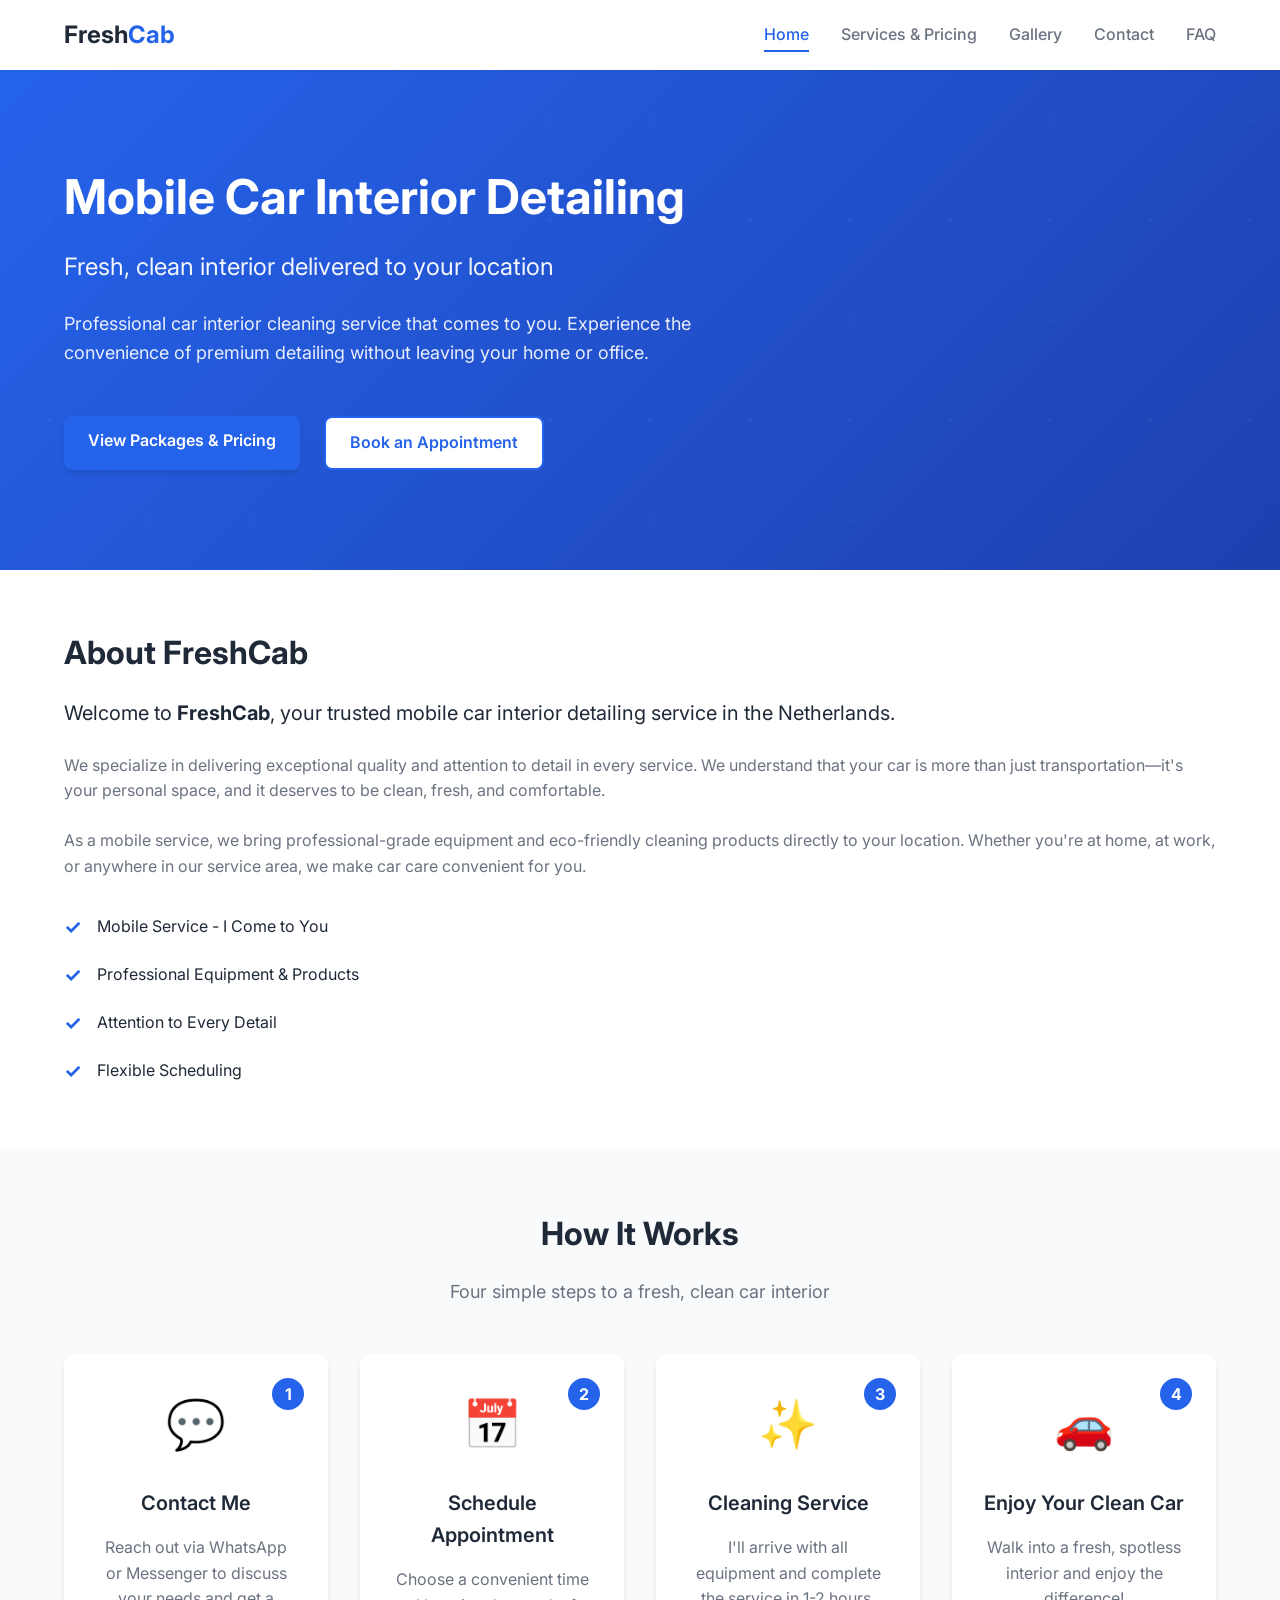
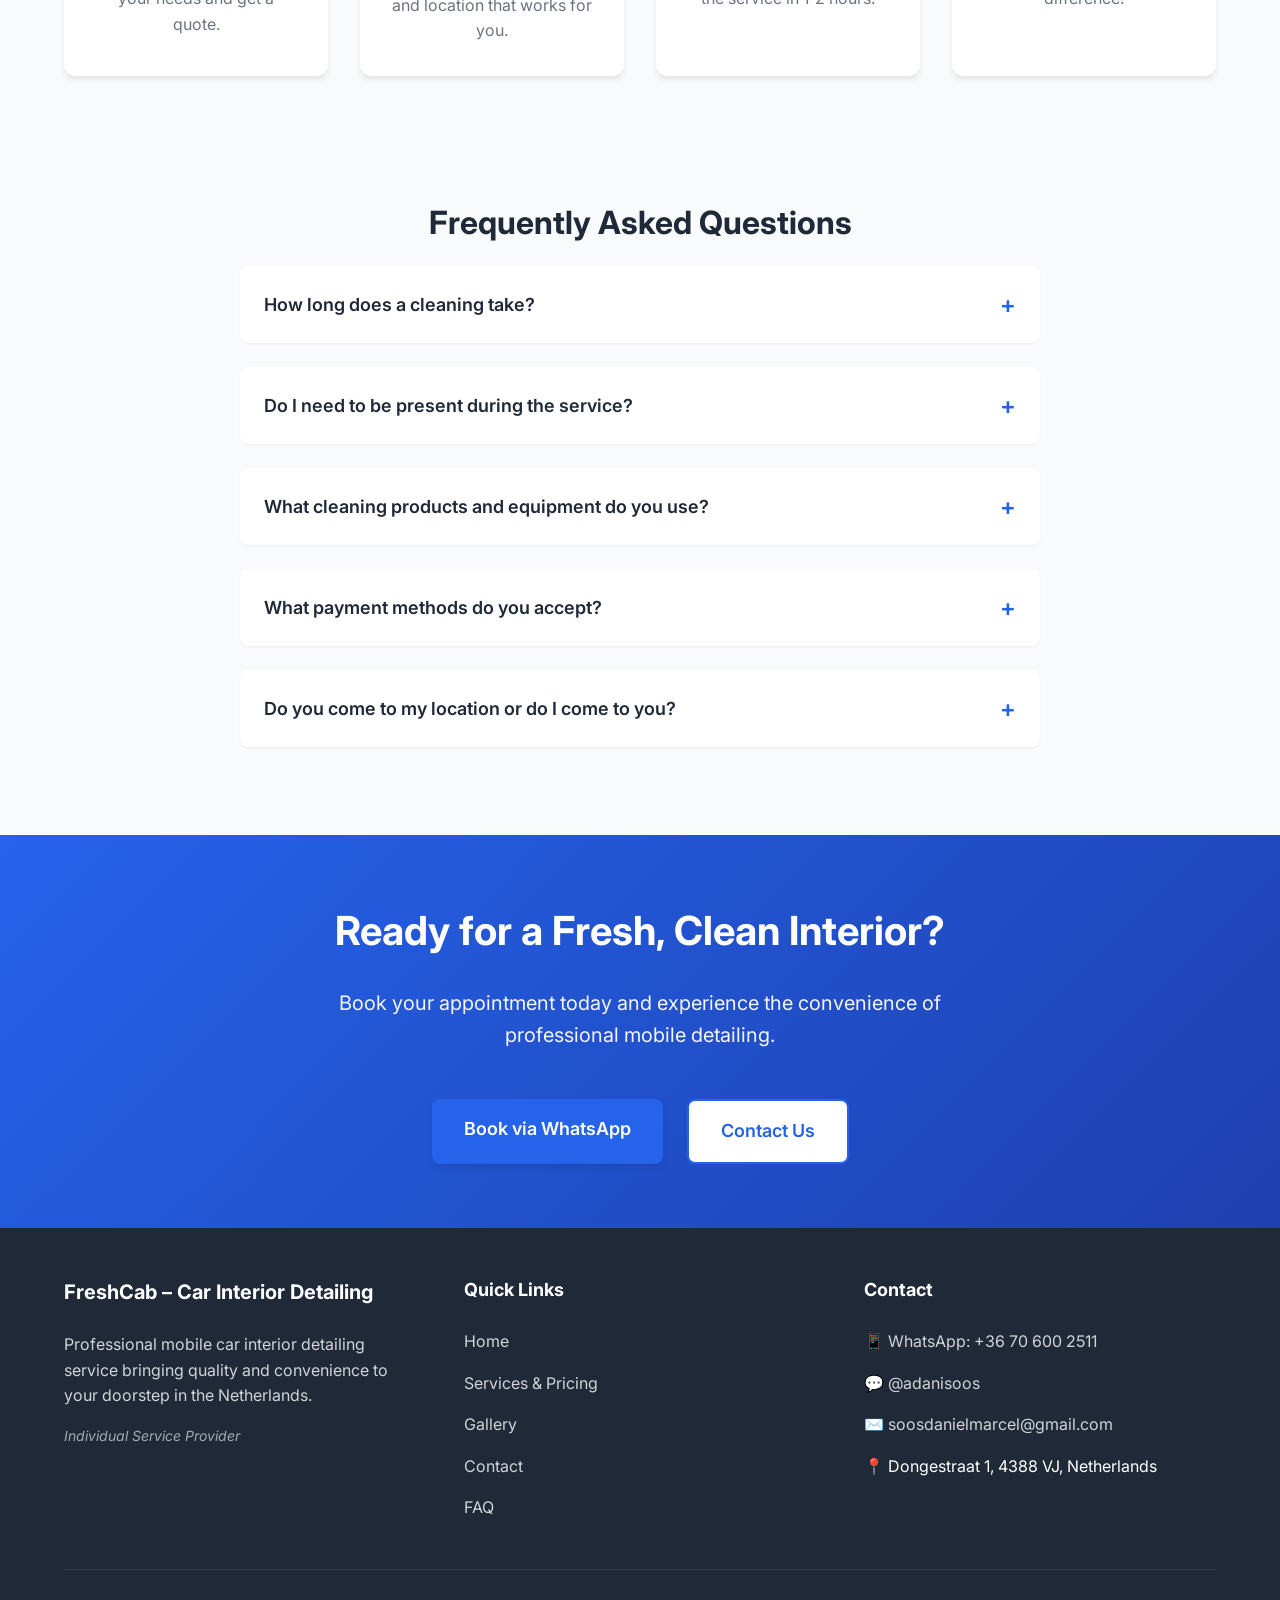
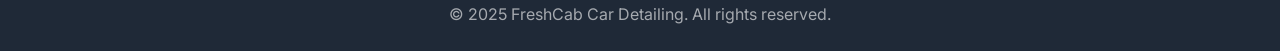
==== index.html @ 42d35491 "Initial commit" ====
<!DOCTYPE html>
<html lang="en">
<head>
    <meta charset="UTF-8">
    <meta name="viewport" content="width=device-width, initial-scale=1.0">
    <meta name="description" content="FreshCab - Professional mobile car interior detailing service in the Netherlands. Fresh, clean interior delivered to your location.">
    <meta name="theme-color" content="#2563eb">
    <title>FreshCab - Mobile Car Interior Detailing | Fresh & Clean Interiors</title>
    <link rel="manifest" href="/manifest.json">
    <link rel="apple-touch-icon" sizes="180x180" href="images/favicon/apple-touch-icon.png">
    <link rel="icon" type="image/png" sizes="32x32" href="images/favicon/favicon-32x32.png">
    <link rel="icon" type="image/png" sizes="16x16" href="images/favicon/favicon-16x16.png">
    <link rel="icon" type="image/x-icon" href="images/favicon/favicon.ico">
    <link rel="stylesheet" href="css/styles.css">
    <link rel="preconnect" href="https://fonts.googleapis.com">
    <link rel="preconnect" href="https://fonts.gstatic.com" crossorigin>
    <link href="https://fonts.googleapis.com/css2?family=Inter:wght@300;400;500;600;700&display=swap" rel="stylesheet">
</head>
<body>
    <!-- Navigation -->
    <nav class="navbar">
        <div class="container">
            <div class="nav-wrapper">
                <a href="index.html" class="logo">Fresh<span class="logo-accent">Cab</span></a>
                <button class="mobile-menu-toggle" aria-label="Toggle menu">
                    <span></span>
                    <span></span>
                    <span></span>
                </button>
                <ul class="nav-menu">
                    <li><a href="index.html" class="nav-link active">Home</a></li>
                    <li><a href="services.html" class="nav-link">Services & Pricing</a></li>
                    <li><a href="gallery.html" class="nav-link">Gallery</a></li>
                    <li><a href="contact.html" class="nav-link">Contact</a></li>
                    <li><a href="#faq" class="nav-link">FAQ</a></li>
                </ul>
            </div>
        </div>
    </nav>

    <!-- Hero Section -->
    <section class="hero">
        <div class="container">
            <div class="hero-content fade-in">
                <h1 class="hero-title">Mobile Car Interior Detailing</h1>
                <p class="hero-subtitle">Fresh, clean interior delivered to your location</p>
                <p class="hero-description">Professional car interior cleaning service that comes to you. Experience the convenience of premium detailing without leaving your home or office.</p>
                <div class="hero-buttons">
                    <a href="services.html" class="btn btn-primary">View Packages & Pricing</a>
                    <a href="https://wa.me/36706002511?text=Hi%20FreshCab,%20I'd%20like%20to%20book%20a%20car%20detailing%20appointment" class="btn btn-secondary" target="_blank">Book an Appointment</a>
                </div>
            </div>
        </div>
        <div class="hero-overlay"></div>
    </section>

    <!-- About Section -->
    <section class="about section">
        <div class="container">
            <div class="about-content fade-in-scroll">
                <div class="about-text">
                    <h2 class="section-title">About FreshCab</h2>
                    <p class="about-intro">Welcome to <strong>FreshCab</strong>, your trusted mobile car interior detailing service in the Netherlands.</p>
                    <p>We specialize in delivering exceptional quality and attention to detail in every service. We understand that your car is more than just transportation—it's your personal space, and it deserves to be clean, fresh, and comfortable.</p>
                    <p>As a mobile service, we bring professional-grade equipment and eco-friendly cleaning products directly to your location. Whether you're at home, at work, or anywhere in our service area, we make car care convenient for you.</p>
                    <div class="about-highlights">
                        <div class="highlight-item">
                            <span class="highlight-icon">✓</span>
                            <span>Mobile Service - I Come to You</span>
                        </div>
                        <div class="highlight-item">
                            <span class="highlight-icon">✓</span>
                            <span>Professional Equipment & Products</span>
                        </div>
                        <div class="highlight-item">
                            <span class="highlight-icon">✓</span>
                            <span>Attention to Every Detail</span>
                        </div>
                        <div class="highlight-item">
                            <span class="highlight-icon">✓</span>
                            <span>Flexible Scheduling</span>
                        </div>
                    </div>
                </div>
            </div>
        </div>
    </section>

    <!-- How It Works Section -->
    <section class="how-it-works section section-gray">
        <div class="container">
            <h2 class="section-title text-center">How It Works</h2>
            <p class="section-subtitle text-center">Four simple steps to a fresh, clean car interior</p>
            <div class="steps-grid">
                <div class="step-card fade-in-scroll">
                    <div class="step-number">1</div>
                    <div class="step-icon">💬</div>
                    <h3 class="step-title">Contact Me</h3>
                    <p class="step-description">Reach out via WhatsApp or Messenger to discuss your needs and get a quote.</p>
                </div>
                <div class="step-card fade-in-scroll">
                    <div class="step-number">2</div>
                    <div class="step-icon">📅</div>
                    <h3 class="step-title">Schedule Appointment</h3>
                    <p class="step-description">Choose a convenient time and location that works for you.</p>
                </div>
                <div class="step-card fade-in-scroll">
                    <div class="step-number">3</div>
                    <div class="step-icon">✨</div>
                    <h3 class="step-title">Cleaning Service</h3>
                    <p class="step-description">I'll arrive with all equipment and complete the service in 1-2 hours.</p>
                </div>
                <div class="step-card fade-in-scroll">
                    <div class="step-number">4</div>
                    <div class="step-icon">🚗</div>
                    <h3 class="step-title">Enjoy Your Clean Car</h3>
                    <p class="step-description">Walk into a fresh, spotless interior and enjoy the difference!</p>
                </div>
            </div>
        </div>
    </section>

    <!-- Testimonials Section -->
    <!-- <section class="testimonials section">
        <div class="container">
            <h2 class="section-title text-center">What Customers Say</h2>
            <p class="section-subtitle text-center">Real feedback from satisfied clients</p>
            <div class="testimonials-grid">
                <div class="testimonial-card fade-in-scroll">
                    <div class="testimonial-stars">★★★★★</div>
                    <p class="testimonial-text">"FreshCab did an amazing job on my SUV! The interior looks brand new. Very professional and the mobile service is so convenient."</p>
                    <p class="testimonial-author">— Sarah M.</p>
                </div>
                <div class="testimonial-card fade-in-scroll">
                    <div class="testimonial-stars">★★★★★</div>
                    <p class="testimonial-text">"Best car detailing I've ever had. FreshCab pays attention to every detail and the results speak for themselves. Highly recommend!"</p>
                    <p class="testimonial-author">— Michael K.</p>
                </div>
                <div class="testimonial-card fade-in-scroll">
                    <div class="testimonial-stars">★★★★★</div>
                    <p class="testimonial-text">"I have two kids and a dog, so my car was a mess. FreshCab transformed it completely! Even got all the pet hair out. Worth every penny."</p>
                    <p class="testimonial-author">— Jennifer L.</p>
                </div>
                <div class="testimonial-card fade-in-scroll">
                    <div class="testimonial-stars">★★★★★</div>
                    <p class="testimonial-text">"Super convenient that FreshCab comes to my office. The car is always spotless when I'm done with work. Great service!"</p>
                    <p class="testimonial-author">— David R.</p>
                </div>
            </div>
        </div>
    </section>
    -->

    <!-- FAQ Section -->
    <section id="faq" class="faq section section-gray">
        <div class="container">
            <h2 class="section-title text-center">Frequently Asked Questions</h2>
            <div class="faq-container">
                <div class="faq-item fade-in-scroll">
                    <button class="faq-question">
                        <span>How long does a cleaning take?</span>
                        <span class="faq-icon">+</span>
                    </button>
                    <div class="faq-answer">
                        <p>Most interior detailing services take between 1-2 hours, depending on the package you choose and the condition of your vehicle. Basic packages are typically faster, while premium services with deep cleaning may take the full 2 hours.</p>
                    </div>
                </div>
                <div class="faq-item fade-in-scroll">
                    <button class="faq-question">
                        <span>Do I need to be present during the service?</span>
                        <span class="faq-icon">+</span>
                    </button>
                    <div class="faq-answer">
                        <p>You don't need to be present for the entire service, but I'll need access to your vehicle at the start and to hand over the keys when finished. Many clients drop off their keys and continue with their day at home or work.</p>
                    </div>
                </div>
                <div class="faq-item fade-in-scroll">
                    <button class="faq-question">
                        <span>What cleaning products and equipment do you use?</span>
                        <span class="faq-icon">+</span>
                    </button>
                    <div class="faq-answer">
                        <p>I use professional-grade, eco-friendly cleaning products that are safe for all interior surfaces and materials. My equipment includes industrial vacuums, steam cleaners, and specialized brushes to ensure thorough cleaning without damage.</p>
                    </div>
                </div>
                <div class="faq-item fade-in-scroll">
                    <button class="faq-question">
                        <span>What payment methods do you accept?</span>
                        <span class="faq-icon">+</span>
                    </button>
                    <div class="faq-answer">
                        <p>I accept cash, bank transfer, and mobile payment apps. Payment is due upon completion of the service. I'll provide you with all payment details when we schedule your appointment.</p>
                    </div>
                </div>
                <div class="faq-item fade-in-scroll">
                    <button class="faq-question">
                        <span>Do you come to my location or do I come to you?</span>
                        <span class="faq-icon">+</span>
                    </button>
                    <div class="faq-answer">
                        <p>I come to you! That's the beauty of mobile detailing. I'll bring all necessary equipment and supplies to your home, office, or any location within the service area. All I need is access to your vehicle and a nearby power outlet.</p>
                    </div>
                </div>
            </div>
        </div>
    </section>

    <!-- CTA Section -->
    <section class="cta section">
        <div class="container">
            <div class="cta-content fade-in-scroll">
                <h2 class="cta-title">Ready for a Fresh, Clean Interior?</h2>
                <p class="cta-text">Book your appointment today and experience the convenience of professional mobile detailing.</p>
                <div class="cta-buttons">
                    <a href="https://wa.me/36706002511?text=Hi%20FreshCab,%20I'd%20like%20to%20book%20a%20car%20detailing%20appointment" class="btn btn-primary btn-large" target="_blank">Book via WhatsApp</a>
                    <a href="contact.html" class="btn btn-secondary btn-large">Contact Us</a>
                </div>
            </div>
        </div>
    </section>

    <!-- Footer -->
    <footer class="footer">
        <div class="container">
            <div class="footer-content">
                <div class="footer-section">
                    <h3 class="footer-title">FreshCab – Car Interior Detailing</h3>
                    <p class="footer-text">Professional mobile car interior detailing service bringing quality and convenience to your doorstep in the Netherlands.</p>
                    <p class="footer-status">Individual Service Provider</p>
                </div>
                <div class="footer-section">
                    <h4 class="footer-heading">Quick Links</h4>
                    <ul class="footer-links">
                        <li><a href="index.html">Home</a></li>
                        <li><a href="services.html">Services & Pricing</a></li>
                        <li><a href="gallery.html">Gallery</a></li>
                        <li><a href="contact.html">Contact</a></li>
                        <li><a href="#faq">FAQ</a></li>
                    </ul>
                </div>
                <div class="footer-section">
                    <h4 class="footer-heading">Contact</h4>
                    <ul class="footer-contact">
                        <li>📱 <a href="https://wa.me/36706002511" target="_blank">WhatsApp: +36 70 600 2511</a></li>
                        <li>💬 <a href="https://wa.me/36706002511" target="_blank">@adanisoos</a></li>
                        <li>✉️ <a href="mailto:soosdanielmarcel@gmail.com">soosdanielmarcel@gmail.com</a></li>
                        <li>📍 Dongestraat 1, 4388 VJ, Netherlands</li>
                    </ul>
                </div>
            </div>
            <div class="footer-bottom">
                <p>&copy; 2025 FreshCab Car Detailing. All rights reserved.</p>
            </div>
        </div>
    </footer>

    <script src="js/main.js"></script>
</body>
</html>
---- css/styles.css ----
/* ===================================
   CSS Reset & Base Styles
   =================================== */
* {
    margin: 0;
    padding: 0;
    box-sizing: border-box;
}

:root {
    /* Color Palette */
    --primary-color: #2563eb;
    --primary-dark: #1e40af;
    --accent-color: #f59e0b;
    --text-dark: #1f2937;
    --text-light: #6b7280;
    --bg-white: #ffffff;
    --bg-gray: #f9fafb;
    --border-color: #e5e7eb;
    
    /* Typography */
    --font-family: 'Inter', -apple-system, BlinkMacSystemFont, 'Segoe UI', sans-serif;
    --font-size-base: 16px;
    --line-height-base: 1.6;
    
    /* Spacing */
    --spacing-xs: 0.5rem;
    --spacing-sm: 1rem;
    --spacing-md: 1.5rem;
    --spacing-lg: 2rem;
    --spacing-xl: 3rem;
    --spacing-2xl: 4rem;
    
    /* Transitions */
    --transition-fast: 0.2s ease;
    --transition-base: 0.3s ease;
    --transition-slow: 0.5s ease;
    
    /* Shadows */
    --shadow-sm: 0 1px 2px 0 rgba(0, 0, 0, 0.05);
    --shadow-md: 0 4px 6px -1px rgba(0, 0, 0, 0.1);
    --shadow-lg: 0 10px 15px -3px rgba(0, 0, 0, 0.1);
    --shadow-xl: 0 20px 25px -5px rgba(0, 0, 0, 0.1);
    
    /* Border Radius */
    --radius-sm: 0.375rem;
    --radius-md: 0.5rem;
    --radius-lg: 0.75rem;
    --radius-xl: 1rem;
}

html {
    scroll-behavior: smooth;
    font-size: var(--font-size-base);
}

body {
    font-family: var(--font-family);
    color: var(--text-dark);
    line-height: var(--line-height-base);
    background-color: var(--bg-white);
    overflow-x: hidden;
}

img {
    max-width: 100%;
    height: auto;
    display: block;
}

a {
    text-decoration: none;
    color: inherit;
    transition: color var(--transition-fast);
}

ul {
    list-style: none;
}

button {
    font-family: inherit;
    cursor: pointer;
    border: none;
    background: none;
}

/* ===================================
   Container & Layout
   =================================== */
.container {
    width: 100%;
    max-width: 1200px;
    margin: 0 auto;
    padding: 0 var(--spacing-md);
}

.section {
    padding: var(--spacing-2xl) 0;
}

.section-gray {
    background-color: var(--bg-gray);
}

/* ===================================
   Typography
   =================================== */
.section-title {
    font-size: 2rem;
    font-weight: 700;
    color: var(--text-dark);
    margin-bottom: var(--spacing-md);
    line-height: 1.2;
}

.section-subtitle {
    font-size: 1.125rem;
    color: var(--text-light);
    margin-bottom: var(--spacing-lg);
}

.text-center {
    text-align: center;
}

/* ===================================
   Buttons
   =================================== */
.btn {
    display: inline-block;
    padding: 0.75rem 1.5rem;
    font-size: 1rem;
    font-weight: 600;
    border-radius: var(--radius-md);
    transition: all var(--transition-base);
    text-align: center;
    cursor: pointer;
}

.btn-primary {
    background-color: var(--primary-color);
    color: white;
    box-shadow: var(--shadow-md);
}

.btn-primary:hover {
    background-color: var(--primary-dark);
    transform: translateY(-2px);
    box-shadow: var(--shadow-lg);
}

.btn-secondary {
    background-color: white;
    color: var(--primary-color);
    border: 2px solid var(--primary-color);
}

.btn-secondary:hover {
    background-color: var(--primary-color);
    color: white;
    transform: translateY(-2px);
}

.btn-outline {
    background-color: transparent;
    color: var(--primary-color);
    border: 2px solid var(--primary-color);
}

.btn-outline:hover {
    background-color: var(--primary-color);
    color: white;
}

.btn-large {
    padding: 1rem 2rem;
    font-size: 1.125rem;
}

/* ===================================
   Navigation
   =================================== */
.navbar {
    background-color: var(--bg-white);
    box-shadow: var(--shadow-sm);
    position: sticky;
    top: 0;
    z-index: 1000;
    transition: box-shadow var(--transition-base);
}

.navbar.scrolled {
    box-shadow: var(--shadow-md);
}

.nav-wrapper {
    display: flex;
    justify-content: space-between;
    align-items: center;
    padding: var(--spacing-sm) 0;
}

.logo {
    font-size: 1.5rem;
    font-weight: 700;
    color: var(--text-dark);
}

.logo-accent {
    color: var(--primary-color);
}

.nav-menu {
    display: flex;
    gap: var(--spacing-lg);
    align-items: center;
}

.nav-link {
    color: var(--text-light);
    font-weight: 500;
    transition: color var(--transition-fast);
    position: relative;
}

.nav-link:hover,
.nav-link.active {
    color: var(--primary-color);
}

.nav-link.active::after {
    content: '';
    position: absolute;
    bottom: -0.5rem;
    left: 0;
    right: 0;
    height: 2px;
    background-color: var(--primary-color);
}

.mobile-menu-toggle {
    display: none;
    flex-direction: column;
    gap: 0.25rem;
    padding: 0.5rem;
}

.mobile-menu-toggle span {
    width: 1.5rem;
    height: 2px;
    background-color: var(--text-dark);
    transition: all var(--transition-base);
}

/* ===================================
   Hero Section
   =================================== */
.hero {
    position: relative;
    background: linear-gradient(135deg, var(--primary-color) 0%, var(--primary-dark) 100%);
    color: white;
    padding: var(--spacing-2xl) 0;
    min-height: 500px;
    display: flex;
    align-items: center;
    overflow: hidden;
}

.hero::before {
    content: '';
    position: absolute;
    top: 0;
    left: 0;
    right: 0;
    bottom: 0;
    background: url('data:image/svg+xml,<svg width="100" height="100" xmlns="http://www.w3.org/2000/svg"><circle cx="50" cy="50" r="2" fill="white" opacity="0.1"/></svg>');
    opacity: 0.3;
}

.hero-content {
    position: relative;
    z-index: 1;
    max-width: 700px;
}

.hero-title {
    font-size: 3rem;
    font-weight: 700;
    margin-bottom: var(--spacing-md);
    line-height: 1.1;
}

.hero-subtitle {
    font-size: 1.5rem;
    margin-bottom: var(--spacing-md);
    opacity: 0.95;
}

.hero-description {
    font-size: 1.125rem;
    margin-bottom: var(--spacing-xl);
    opacity: 0.9;
}

.hero-buttons {
    display: flex;
    gap: var(--spacing-md);
    flex-wrap: wrap;
}

/* ===================================
   About Section
   =================================== */
.about-content {
    display: grid;
    grid-template-columns: 1fr 1fr;
    gap: var(--spacing-xl);
    align-items: center;
}

.about-text p {
    margin-bottom: var(--spacing-md);
    color: var(--text-light);
}

.about-intro {
    font-size: 1.25rem;
    color: var(--text-dark) !important;
}

.about-highlights {
    margin-top: var(--spacing-lg);
    display: grid;
    gap: var(--spacing-sm);
}

.highlight-item {
    display: flex;
    align-items: center;
    gap: var(--spacing-sm);
}

.highlight-icon {
    color: var(--primary-color);
    font-weight: 700;
    font-size: 1.25rem;
}

.about-image {
    border-radius: var(--radius-lg);
    overflow: hidden;
    box-shadow: var(--shadow-lg);
}

.about-image img {
    width: 100%;
    height: 100%;
    object-fit: cover;
}

/* ===================================
   How It Works Section
   =================================== */
.steps-grid {
    display: grid;
    grid-template-columns: repeat(auto-fit, minmax(250px, 1fr));
    gap: var(--spacing-lg);
    margin-top: var(--spacing-xl);
}

.step-card {
    background-color: var(--bg-white);
    padding: var(--spacing-lg);
    border-radius: var(--radius-lg);
    box-shadow: var(--shadow-md);
    text-align: center;
    transition: all var(--transition-base);
    position: relative;
}

.step-card:hover {
    transform: translateY(-5px);
    box-shadow: var(--shadow-xl);
}

.step-number {
    position: absolute;
    top: var(--spacing-md);
    right: var(--spacing-md);
    width: 2rem;
    height: 2rem;
    background-color: var(--primary-color);
    color: white;
    border-radius: 50%;
    display: flex;
    align-items: center;
    justify-content: center;
    font-weight: 700;
}

.step-icon {
    font-size: 3rem;
    margin-bottom: var(--spacing-md);
}

.step-title {
    font-size: 1.25rem;
    font-weight: 600;
    margin-bottom: var(--spacing-sm);
    color: var(--text-dark);
}

.step-description {
    color: var(--text-light);
}

/* ===================================
   Testimonials Section
   =================================== */
.testimonials-grid {
    display: grid;
    grid-template-columns: repeat(auto-fit, minmax(280px, 1fr));
    gap: var(--spacing-lg);
    margin-top: var(--spacing-xl);
}

.testimonial-card {
    background-color: var(--bg-white);
    padding: var(--spacing-lg);
    border-radius: var(--radius-lg);
    box-shadow: var(--shadow-md);
    transition: all var(--transition-base);
}

.testimonial-card:hover {
    transform: translateY(-5px);
    box-shadow: var(--shadow-xl);
}

.testimonial-stars {
    color: var(--accent-color);
    font-size: 1.25rem;
    margin-bottom: var(--spacing-md);
}

.testimonial-text {
    color: var(--text-light);
    font-style: italic;
    margin-bottom: var(--spacing-md);
    line-height: 1.7;
}

.testimonial-author {
    font-weight: 600;
    color: var(--text-dark);
}

/* ===================================
   FAQ Section
   =================================== */
.faq-container {
    max-width: 800px;
    margin: 0 auto;
}

.faq-item {
    background-color: var(--bg-white);
    border-radius: var(--radius-md);
    margin-bottom: var(--spacing-md);
    box-shadow: var(--shadow-sm);
    overflow: hidden;
}

.faq-question {
    width: 100%;
    padding: var(--spacing-md);
    display: flex;
    justify-content: space-between;
    align-items: center;
    text-align: left;
    font-size: 1.125rem;
    font-weight: 600;
    color: var(--text-dark);
    cursor: pointer;
    transition: background-color var(--transition-fast);
}

.faq-question:hover {
    background-color: var(--bg-gray);
}

.faq-icon {
    font-size: 1.5rem;
    color: var(--primary-color);
    transition: transform var(--transition-base);
}

.faq-item.active .faq-icon {
    transform: rotate(45deg);
}

.faq-answer {
    max-height: 0;
    overflow: hidden;
    transition: max-height var(--transition-slow);
}

.faq-item.active .faq-answer {
    max-height: 500px;
}

.faq-answer p {
    padding: 0 var(--spacing-md) var(--spacing-md);
    color: var(--text-light);
    line-height: 1.7;
}

/* ===================================
   CTA Section
   =================================== */
.cta {
    background: linear-gradient(135deg, var(--primary-color) 0%, var(--primary-dark) 100%);
    color: white;
}

.cta-content {
    text-align: center;
    max-width: 700px;
    margin: 0 auto;
}

.cta-title {
    font-size: 2.5rem;
    font-weight: 700;
    margin-bottom: var(--spacing-md);
}

.cta-text {
    font-size: 1.25rem;
    margin-bottom: var(--spacing-xl);
    opacity: 0.95;
}

.cta-buttons {
    display: flex;
    gap: var(--spacing-md);
    justify-content: center;
    flex-wrap: wrap;
}

/* ===================================
   Footer
   =================================== */
.footer {
    background-color: var(--text-dark);
    color: white;
    padding: var(--spacing-xl) 0 var(--spacing-md);
}

.footer-content {
    display: grid;
    grid-template-columns: repeat(auto-fit, minmax(250px, 1fr));
    gap: var(--spacing-xl);
    margin-bottom: var(--spacing-lg);
}

.footer-title {
    font-size: 1.25rem;
    margin-bottom: var(--spacing-md);
}

.footer-text {
    color: rgba(255, 255, 255, 0.8);
    margin-bottom: var(--spacing-sm);
    line-height: 1.6;
}

.footer-status {
    color: rgba(255, 255, 255, 0.6);
    font-size: 0.875rem;
    font-style: italic;
}

.footer-heading {
    font-size: 1.125rem;
    margin-bottom: var(--spacing-md);
}

.footer-links li,
.footer-contact li {
    margin-bottom: var(--spacing-sm);
}

.footer-links a,
.footer-contact a {
    color: rgba(255, 255, 255, 0.8);
    transition: color var(--transition-fast);
}

.footer-links a:hover,
.footer-contact a:hover {
    color: var(--accent-color);
}

.footer-bottom {
    text-align: center;
    padding-top: var(--spacing-lg);
    border-top: 1px solid rgba(255, 255, 255, 0.1);
    color: rgba(255, 255, 255, 0.6);
}

/* ===================================
   Page Header
   =================================== */
.page-header {
    background: linear-gradient(135deg, var(--primary-color) 0%, var(--primary-dark) 100%);
    color: white;
    padding: var(--spacing-xl) 0;
    text-align: center;
}

.page-title {
    font-size: 2.5rem;
    font-weight: 700;
    margin-bottom: var(--spacing-sm);
}

.page-subtitle {
    font-size: 1.25rem;
    opacity: 0.9;
}

/* ===================================
   Pricing Section
   =================================== */
.pricing-grid {
    display: grid;
    grid-template-columns: repeat(auto-fit, minmax(300px, 1fr));
    gap: var(--spacing-lg);
    margin-top: var(--spacing-xl);
}

.pricing-card {
    background-color: var(--bg-white);
    border-radius: var(--radius-lg);
    padding: var(--spacing-xl);
    box-shadow: var(--shadow-md);
    transition: all var(--transition-base);
    position: relative;
    border: 2px solid transparent;
}

.pricing-card:hover {
    transform: translateY(-8px);
    box-shadow: var(--shadow-xl);
}

.pricing-card-featured {
    border-color: var(--primary-color);
    transform: scale(1.05);
}

.pricing-card-featured:hover {
    transform: scale(1.05) translateY(-8px);
}

.pricing-badge {
    position: absolute;
    top: -0.75rem;
    left: 50%;
    transform: translateX(-50%);
    background-color: var(--accent-color);
    color: white;
    padding: 0.25rem 1rem;
    border-radius: var(--radius-md);
    font-size: 0.875rem;
    font-weight: 600;
}

.pricing-header {
    text-align: center;
    margin-bottom: var(--spacing-lg);
}

.pricing-title {
    font-size: 1.75rem;
    font-weight: 700;
    color: var(--text-dark);
    margin-bottom: var(--spacing-xs);
}

.pricing-subtitle {
    color: var(--text-light);
}

.pricing-price {
    text-align: center;
    margin-bottom: var(--spacing-sm);
}

.price-amount {
    font-size: 3rem;
    font-weight: 700;
    color: var(--primary-color);
}

.price-period {
    display: block;
    color: var(--text-light);
    font-size: 0.875rem;
    margin-top: var(--spacing-xs);
}

.pricing-price-alt {
    text-align: center;
    margin-bottom: var(--spacing-lg);
    padding-bottom: var(--spacing-lg);
    border-bottom: 1px solid var(--border-color);
}

.price-amount-small {
    font-size: 1.5rem;
    font-weight: 600;
    color: var(--text-dark);
}

.price-period-small {
    display: block;
    color: var(--text-light);
    font-size: 0.875rem;
}

.pricing-features {
    margin-bottom: var(--spacing-lg);
}

.pricing-features li {
    padding: var(--spacing-sm) 0;
    color: var(--text-light);
    display: flex;
    align-items: flex-start;
    gap: var(--spacing-sm);
}

.feature-icon {
    color: var(--primary-color);
    font-weight: 700;
    flex-shrink: 0;
}

/* ===================================
   Add-ons Section
   =================================== */
.addons-grid {
    display: grid;
    grid-template-columns: repeat(auto-fit, minmax(280px, 1fr));
    gap: var(--spacing-lg);
    margin-top: var(--spacing-xl);
}

.addon-card {
    background-color: var(--bg-white);
    padding: var(--spacing-lg);
    border-radius: var(--radius-lg);
    box-shadow: var(--shadow-md);
    text-align: center;
    transition: all var(--transition-base);
}

.addon-card:hover {
    transform: translateY(-5px);
    box-shadow: var(--shadow-xl);
}

.addon-icon {
    font-size: 2.5rem;
    margin-bottom: var(--spacing-md);
}

.addon-title {
    font-size: 1.125rem;
    font-weight: 600;
    color: var(--text-dark);
    margin-bottom: var(--spacing-sm);
}

.addon-description {
    color: var(--text-light);
    margin-bottom: var(--spacing-md);
    line-height: 1.6;
}

.addon-price {
    font-size: 1.5rem;
    font-weight: 700;
    color: var(--primary-color);
}

/* ===================================
   Gallery Section - Grid Layout with Carousels
   =================================== */
.gallery-intro {
    max-width: 700px;
    margin: 0 auto var(--spacing-xl);
    color: var(--text-light);
    font-size: 1.125rem;
}

/* Gallery Grid Container */
.gallery-grid-container {
    display: grid;
    grid-template-columns: repeat(2, 1fr);
    gap: var(--spacing-lg);
    margin-bottom: var(--spacing-xl);
}

/* Car Project Card - Smaller Size */
.car-project {
    background-color: var(--bg-white);
    border-radius: var(--radius-lg);
    overflow: hidden;
    box-shadow: var(--shadow-md);
    transition: all var(--transition-base);
    display: flex;
    flex-direction: column;
    height: 100%;
}

.car-project:hover {
    box-shadow: var(--shadow-xl);
    transform: translateY(-4px);
}

.project-header {
    padding: var(--spacing-md);
    background: linear-gradient(135deg, var(--primary-color) 0%, var(--primary-dark) 100%);
    color: white;
    text-align: center;
    flex-shrink: 0;
}

.project-title {
    font-size: 1.125rem;
    font-weight: 700;
    margin-bottom: 0.25rem;
    line-height: 1.3;
}

.project-subtitle {
    font-size: 0.875rem;
    opacity: 0.9;
    margin: 0;
    line-height: 1.3;
}

/* Carousel Container - Optimized for Grid Cards */
.carousel-container {
    position: relative;
    width: 100%;
    background-color: var(--bg-gray);
    overflow: hidden;
    flex: 1;
    display: flex;
    flex-direction: column;
    height: 450px;
}

.carousel {
    position: relative;
    width: 100%;
    overflow: hidden;
    height: 100%;
    display: flex;
    align-items: center;
    justify-content: center;
}

.carousel-track {
    display: flex;
    transition: transform 0.6s cubic-bezier(0.25, 0.46, 0.45, 0.94);
    position: relative;
    will-change: transform;
    width: 100%;
    height: 100%;
}

.carousel-slide {
    min-width: 100%;
    width: 100%;
    flex-shrink: 0;
    position: relative;
    display: flex;
    align-items: center;
    justify-content: center;
    height: 100%;
    overflow: hidden;
}

.carousel-slide img {
    width: 100%;
    height: 100%;
    /* Fill the entire carousel viewport while keeping image proportions */
    object-fit: cover;
    object-position: center center;
    display: block;
    background-color: var(--bg-gray);
    cursor: pointer;
    transition: transform var(--transition-base);
}

.carousel-slide img:hover {
    transform: scale(1.02);
}

/* Carousel Navigation Buttons - Smaller & Subtle */
.carousel-btn {
    position: absolute;
    top: 50%;
    transform: translateY(-50%);
    background-color: rgba(255, 255, 255, 0.7);
    border: none;
    width: 36px;
    height: 36px;
    border-radius: 50%;
    cursor: pointer;
    display: flex;
    align-items: center;
    justify-content: center;
    font-size: 1.25rem;
    color: var(--text-dark);
    box-shadow: 0 2px 8px rgba(0, 0, 0, 0.15);
    transition: all var(--transition-base);
    z-index: 10;
    user-select: none;
    opacity: 0.6;
    margin-top: 0;
    margin-bottom: 0;
}

.carousel-btn:hover {
    background-color: rgba(255, 255, 255, 0.95);
    color: var(--primary-color);
    transform: translateY(-50%) scale(1.05);
    opacity: 1;
    box-shadow: 0 4px 12px rgba(0, 0, 0, 0.2);
}

.carousel-btn:active {
    transform: translateY(-50%) scale(0.98);
}

.carousel-btn-prev {
    left: 0.75rem;
    top: 50%;
}

.carousel-btn-next {
    right: 0.75rem;
    top: 50%;
}

.carousel-btn span {
    line-height: 1;
    font-weight: 400;
    display: block;
}

/* Carousel Indicators */
.carousel-indicators {
    position: absolute;
    bottom: 1.5rem;
    left: 50%;
    transform: translateX(-50%);
    display: flex;
    gap: 0.5rem;
    z-index: 10;
}

.indicator {
    width: 12px;
    height: 12px;
    border-radius: 50%;
    background-color: rgba(255, 255, 255, 0.5);
    border: 2px solid rgba(255, 255, 255, 0.8);
    cursor: pointer;
    transition: all var(--transition-base);
    padding: 0;
}

.indicator:hover {
    background-color: rgba(255, 255, 255, 0.8);
    transform: scale(1.2);
}

.indicator.active {
    background-color: var(--primary-color);
    border-color: white;
    transform: scale(1.3);
}

/* Touch/Swipe Indicator */
.carousel-container::after {
    content: '← Swipe →';
    position: absolute;
    top: 1rem;
    right: 1rem;
    background-color: rgba(0, 0, 0, 0.6);
    color: white;
    padding: 0.5rem 1rem;
    border-radius: var(--radius-md);
    font-size: 0.875rem;
    opacity: 0;
    animation: swipeHint 3s ease-in-out 1s;
    pointer-events: none;
}

@keyframes swipeHint {
    0%, 100% { opacity: 0; }
    10%, 90% { opacity: 1; }
}

/* Legacy Gallery Grid Styles (kept for compatibility) */
.gallery-grid {
    display: grid;
    grid-template-columns: repeat(auto-fill, minmax(300px, 1fr));
    gap: var(--spacing-lg);
}

.gallery-item {
    position: relative;
    overflow: hidden;
    border-radius: var(--radius-lg);
    box-shadow: var(--shadow-md);
    transition: all var(--transition-base);
}

.gallery-item:hover {
    transform: translateY(-5px);
    box-shadow: var(--shadow-xl);
}

.gallery-image-wrapper {
    position: relative;
    overflow: hidden;
    aspect-ratio: 4/3;
    background-color: var(--bg-gray);
}

.gallery-image-wrapper img {
    width: 100%;
    height: 100%;
    object-fit: cover;
    transition: transform var(--transition-slow);
}

.gallery-item:hover .gallery-image-wrapper img {
    transform: scale(1.05);
}

.gallery-overlay {
    position: absolute;
    top: 0;
    left: 0;
    right: 0;
    bottom: 0;
    background: linear-gradient(to bottom, rgba(0,0,0,0.3), transparent);
    display: flex;
    align-items: flex-start;
    justify-content: center;
    padding: var(--spacing-md);
}

.gallery-label {
    background-color: var(--accent-color);
    color: white;
    padding: 0.25rem 0.75rem;
    border-radius: var(--radius-sm);
    font-size: 0.875rem;
    font-weight: 600;
}

.gallery-caption {
    padding: var(--spacing-md);
    background-color: var(--bg-white);
    color: var(--text-dark);
    font-weight: 500;
}

/* ===================================
   Fullscreen Image Viewer (Lightbox)
   =================================== */
.lightbox {
    display: none;
    position: fixed;
    top: 0;
    left: 0;
    width: 100%;
    height: 100%;
    background-color: rgba(0, 0, 0, 0.95);
    z-index: 9999;
    align-items: center;
    justify-content: center;
    opacity: 0;
    transition: opacity 0.3s ease;
}

.lightbox.active {
    display: flex;
    opacity: 1;
}

.lightbox-content {
    position: relative;
    max-width: 95%;
    max-height: 95%;
    display: flex;
    align-items: center;
    justify-content: center;
}

.lightbox-image {
    max-width: 100%;
    max-height: 95vh;
    object-fit: contain;
    border-radius: var(--radius-md);
    box-shadow: 0 10px 50px rgba(0, 0, 0, 0.5);
}

.lightbox-close {
    position: absolute;
    top: 20px;
    right: 20px;
    background-color: rgba(255, 255, 255, 0.9);
    border: none;
    width: 50px;
    height: 50px;
    border-radius: 50%;
    cursor: pointer;
    font-size: 1.5rem;
    color: var(--text-dark);
    display: flex;
    align-items: center;
    justify-content: center;
    transition: all var(--transition-base);
    z-index: 10000;
}

.lightbox-close:hover {
    background-color: white;
    transform: scale(1.1);
}

.lightbox-nav {
    position: absolute;
    top: 50%;
    transform: translateY(-50%);
    background-color: rgba(255, 255, 255, 0.9);
    border: none;
    width: 50px;
    height: 50px;
    border-radius: 50%;
    cursor: pointer;
    font-size: 1.5rem;
    color: var(--text-dark);
    display: flex;
    align-items: center;
    justify-content: center;
    transition: all var(--transition-base);
    z-index: 10000;
}

.lightbox-nav:hover {
    background-color: white;
    transform: translateY(-50%) scale(1.1);
}

.lightbox-prev {
    left: 20px;
}

.lightbox-next {
    right: 20px;
}

.lightbox-caption {
    position: absolute;
    bottom: 20px;
    left: 50%;
    transform: translateX(-50%);
    background-color: rgba(0, 0, 0, 0.8);
    color: white;
    padding: var(--spacing-sm) var(--spacing-lg);
    border-radius: var(--radius-md);
    font-size: 1rem;
    max-width: 80%;
    text-align: center;
}

/* Expand Button on Images */
.expand-btn {
    position: absolute;
    top: 10px;
    right: 10px;
    background-color: rgba(255, 255, 255, 0.9);
    border: none;
    width: 36px;
    height: 36px;
    border-radius: 50%;
    cursor: pointer;
    font-size: 1.125rem;
    color: var(--text-dark);
    display: flex;
    align-items: center;
    justify-content: center;
    transition: all var(--transition-base);
    z-index: 5;
    opacity: 0;
}

.carousel-slide:hover .expand-btn {
    opacity: 1;
}

.expand-btn:hover {
    background-color: white;
    transform: scale(1.1);
}

/* ===================================
   Contact Section
   =================================== */
.contact-wrapper {
    display: grid;
    grid-template-columns: 1fr 1fr;
    gap: var(--spacing-xl);
}

.contact-info-centered {
    max-width: 1000px;
    margin: 0 auto;
}

.contact-intro {
    color: var(--text-light);
    margin-bottom: var(--spacing-xl);
    line-height: 1.7;
    max-width: 700px;
    margin-left: auto;
    margin-right: auto;
}

.contact-username {
    color: var(--text-light);
    font-size: 0.875rem;
    margin-top: var(--spacing-xs);
}

.contact-methods {
    margin-bottom: var(--spacing-xl);
    display: grid;
    grid-template-columns: repeat(auto-fit, minmax(280px, 1fr));
    gap: var(--spacing-lg);
}

.contact-method {
    display: flex;
    gap: var(--spacing-md);
    padding: var(--spacing-lg);
    background-color: var(--bg-gray);
    border-radius: var(--radius-md);
    transition: all var(--transition-base);
}

.contact-method:hover {
    transform: translateY(-3px);
    box-shadow: var(--shadow-md);
}

.contact-icon {
    font-size: 2rem;
    flex-shrink: 0;
}

.contact-details h3 {
    font-size: 1.125rem;
    margin-bottom: var(--spacing-xs);
    color: var(--text-dark);
}

.contact-details p {
    color: var(--text-light);
    margin-bottom: var(--spacing-xs);
}

.contact-link {
    color: var(--primary-color);
    font-weight: 600;
    transition: color var(--transition-fast);
}

.contact-link:hover {
    color: var(--primary-dark);
}

.service-area {
    font-weight: 600;
    color: var(--text-dark) !important;
}

.business-hours {
    background-color: var(--bg-gray);
    padding: var(--spacing-lg);
    border-radius: var(--radius-md);
    margin-bottom: var(--spacing-xl);
    max-width: 600px;
    margin-left: auto;
    margin-right: auto;
}

.business-hours h3 {
    font-size: 1.125rem;
    margin-bottom: var(--spacing-md);
    color: var(--text-dark);
    text-align: center;
}

.business-hours ul {
    margin-bottom: var(--spacing-md);
}

.business-hours li {
    padding: var(--spacing-xs) 0;
    color: var(--text-light);
}

.hours-note {
    color: var(--text-light);
    font-size: 0.875rem;
    font-style: italic;
    text-align: center;
}

.contact-cta {
    display: flex;
    gap: var(--spacing-md);
    justify-content: center;
    flex-wrap: wrap;
    margin-top: var(--spacing-xl);
}

/* ===================================
   Contact Form
   =================================== */
.contact-form-wrapper {
    background-color: var(--bg-gray);
    padding: var(--spacing-xl);
    border-radius: var(--radius-lg);
}

.contact-form {
    display: flex;
    flex-direction: column;
    gap: var(--spacing-md);
}

.form-group {
    display: flex;
    flex-direction: column;
}

.form-group label {
    font-weight: 600;
    margin-bottom: var(--spacing-xs);
    color: var(--text-dark);
}

.form-group input,
.form-group select,
.form-group textarea {
    padding: 0.75rem;
    border: 1px solid var(--border-color);
    border-radius: var(--radius-md);
    font-family: inherit;
    font-size: 1rem;
    transition: border-color var(--transition-fast);
}

.form-group input:focus,
.form-group select:focus,
.form-group textarea:focus {
    outline: none;
    border-color: var(--primary-color);
}

.form-note {
    font-size: 0.875rem;
    color: var(--text-light);
    margin-top: var(--spacing-sm);
    text-align: center;
}

/* ===================================
   Animations
   =================================== */
@keyframes fadeIn {
    from {
        opacity: 0;
        transform: translateY(20px);
    }
    to {
        opacity: 1;
        transform: translateY(0);
    }
}

.fade-in {
    animation: fadeIn 0.8s ease-out;
}

.fade-in-scroll {
    opacity: 0;
    transform: translateY(30px);
    transition: opacity 0.6s ease-out, transform 0.6s ease-out;
}

.fade-in-scroll.visible {
    opacity: 1;
    transform: translateY(0);
}

/* ===================================
   Responsive Design
   =================================== */
@media (max-width: 768px) {
    :root {
        --font-size-base: 16px;
    }
    
    .nav-menu {
        position: fixed;
        top: 60px;
        left: -100%;
        width: 100%;
        height: calc(100vh - 60px);
        background-color: var(--bg-white);
        flex-direction: column;
        padding: var(--spacing-lg);
        box-shadow: var(--shadow-lg);
        transition: left var(--transition-base);
        align-items: flex-start;
    }
    
    .nav-menu.active {
        left: 0;
    }
    
    .mobile-menu-toggle {
        display: flex;
    }
    
    .mobile-menu-toggle.active span:nth-child(1) {
        transform: rotate(45deg) translate(5px, 5px);
    }
    
    .mobile-menu-toggle.active span:nth-child(2) {
        opacity: 0;
    }
    
    .mobile-menu-toggle.active span:nth-child(3) {
        transform: rotate(-45deg) translate(5px, -5px);
    }
    
    .hero-title {
        font-size: 2rem;
    }
    
    .hero-subtitle {
        font-size: 1.25rem;
    }
    
    .hero-buttons {
        flex-direction: column;
    }
    
    .hero-buttons .btn {
        width: 100%;
    }
    
    .about-content {
        grid-template-columns: 1fr;
    }
    
    .about-image {
        order: -1;
    }
    
    .section-title {
        font-size: 1.75rem;
    }
    
    .steps-grid {
        grid-template-columns: 1fr;
    }
    
    .testimonials-grid {
        grid-template-columns: 1fr;
    }
    
    .pricing-grid {
        grid-template-columns: 1fr;
    }
    
    .pricing-card-featured {
        transform: scale(1);
    }
    
    .pricing-card-featured:hover {
        transform: translateY(-8px);
    }
    
    .addons-grid {
        grid-template-columns: 1fr;
    }
    
    .gallery-grid {
        grid-template-columns: 1fr;
    }

    /* Gallery Grid - Mobile: 1 column */
    .gallery-grid-container {
        grid-template-columns: 1fr;
        gap: var(--spacing-md);
    }

    /* Carousel Mobile Adjustments */
    .carousel-btn {
        width: 32px;
        height: 32px;
        font-size: 1.125rem;
        opacity: 0.5;
    }

    .carousel-btn:hover {
        opacity: 0.9;
    }

    .carousel-btn-prev {
        left: 0.5rem;
        top: 50%;
    }

    .carousel-btn-next {
        right: 0.5rem;
        top: 50%;
    }

    .carousel-indicators {
        bottom: 0.75rem;
    }

    .indicator {
        width: 8px;
        height: 8px;
    }

    .project-title {
        font-size: 1rem;
    }

    .project-subtitle {
        font-size: 0.8125rem;
    }

    .carousel-container {
        height: 350px;
    }

    .carousel-container::after {
        font-size: 0.75rem;
        padding: 0.375rem 0.75rem;
    }

    /* Lightbox Mobile Adjustments */
    .lightbox-close,
    .lightbox-nav {
        width: 40px;
        height: 40px;
        font-size: 1.25rem;
    }

    .lightbox-close {
        top: 10px;
        right: 10px;
    }

    .lightbox-prev {
        left: 10px;
    }

    .lightbox-next {
        right: 10px;
    }

    .lightbox-caption {
        font-size: 0.875rem;
        padding: var(--spacing-xs) var(--spacing-md);
        bottom: 10px;
    }

    .expand-btn {
        width: 30px;
        height: 30px;
        font-size: 1rem;
        top: 8px;
        right: 8px;
    }
    
    .contact-wrapper {
        grid-template-columns: 1fr;
    }

    .contact-methods {
        grid-template-columns: 1fr;
    }

    .contact-cta {
        flex-direction: column;
    }

    .contact-cta .btn {
        width: 100%;
    }
    
    .cta-title {
        font-size: 1.75rem;
    }
    
    .cta-text {
        font-size: 1rem;
    }
    
    .cta-buttons {
        flex-direction: column;
    }
    
    .cta-buttons .btn {
        width: 100%;
    }
    
    .footer-content {
        grid-template-columns: 1fr;
    }
}

@media (min-width: 769px) and (max-width: 1024px) {
    /* Gallery Grid - Tablet: 2 columns */
    .gallery-grid-container {
        grid-template-columns: repeat(2, 1fr);
    }

    .carousel-container {
        height: 400px;
    }

    .pricing-grid {
        grid-template-columns: repeat(2, 1fr);
    }

    .pricing-card:nth-child(2) {
        grid-column: 1 / -1;
        max-width: 400px;
        margin: 0 auto;
    }
}

/* ===================================
   Utility Classes
   =================================== */
.hidden {
    display: none;
}

.visible {
    display: block;
}

/* ===================================
   Print Styles
   =================================== */
@media print {
    .navbar,
    .mobile-menu-toggle,
    .cta,
    .footer {
        display: none;
    }
}
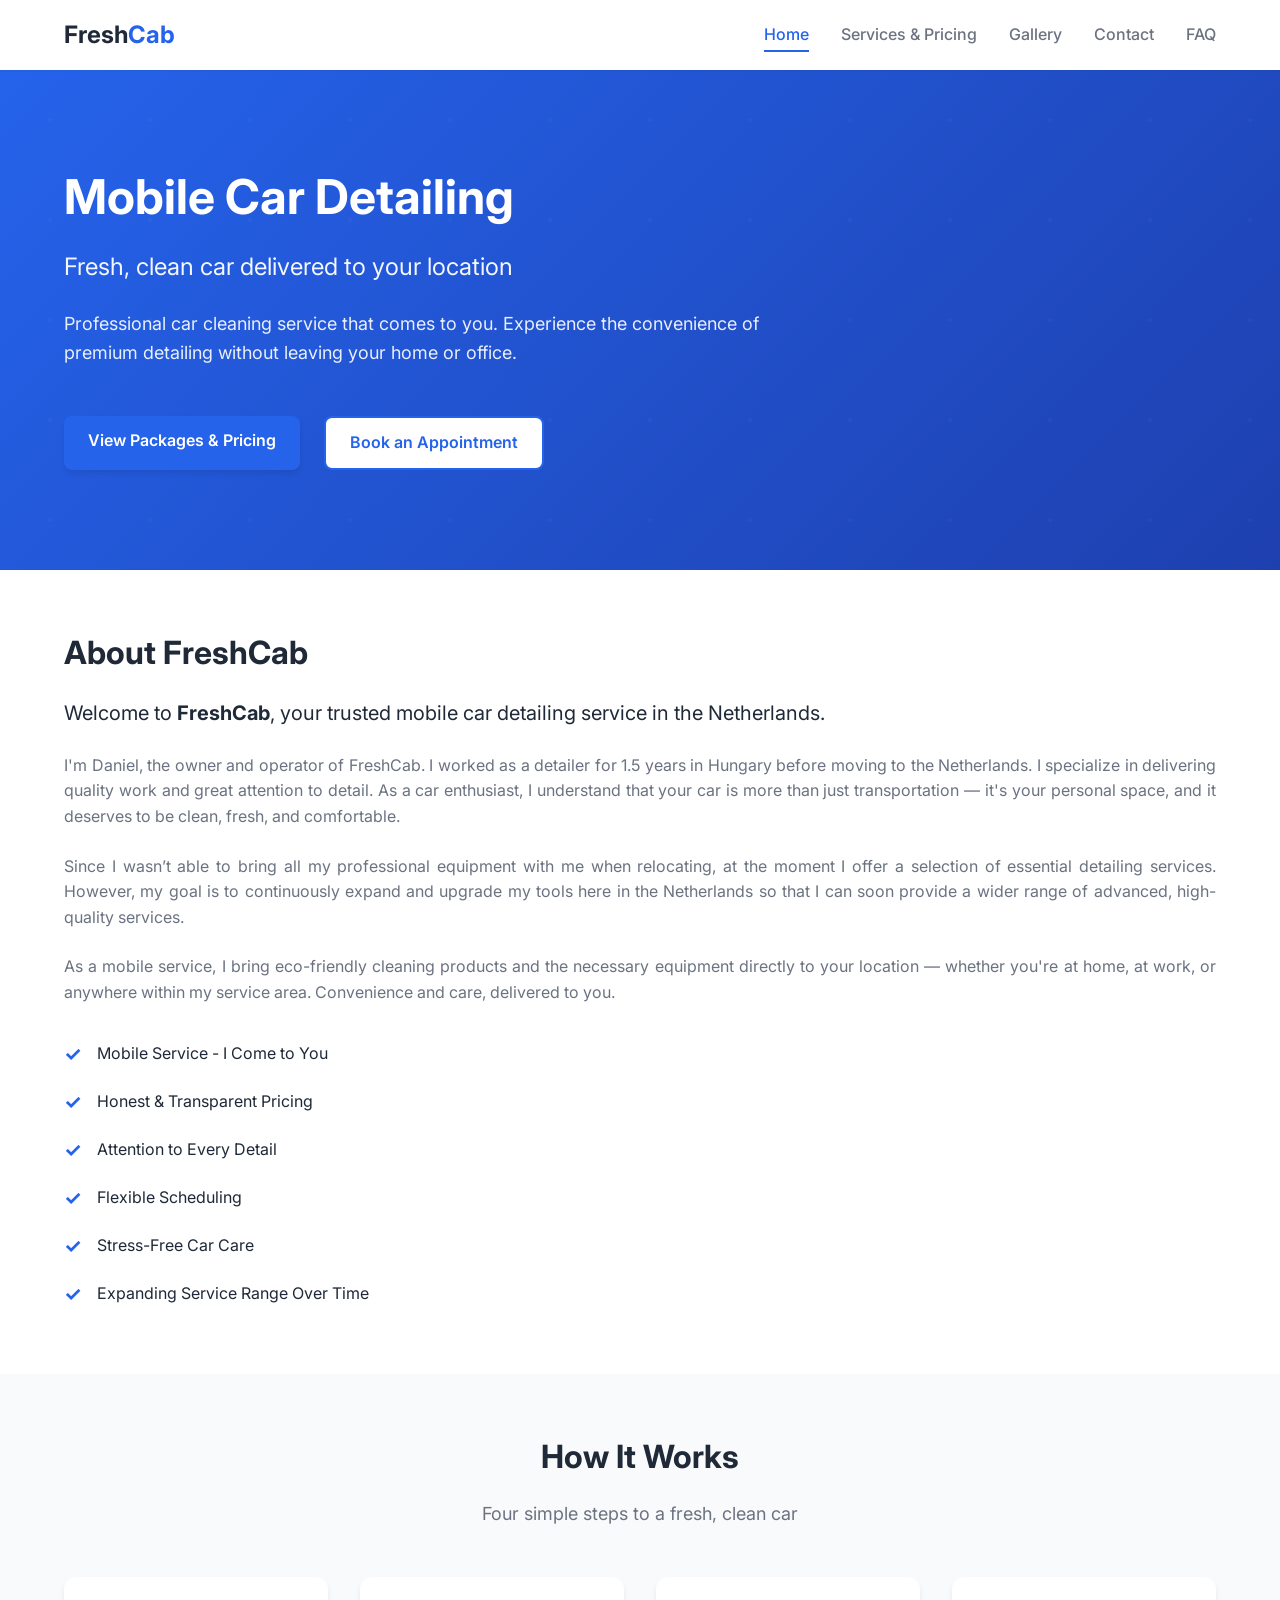
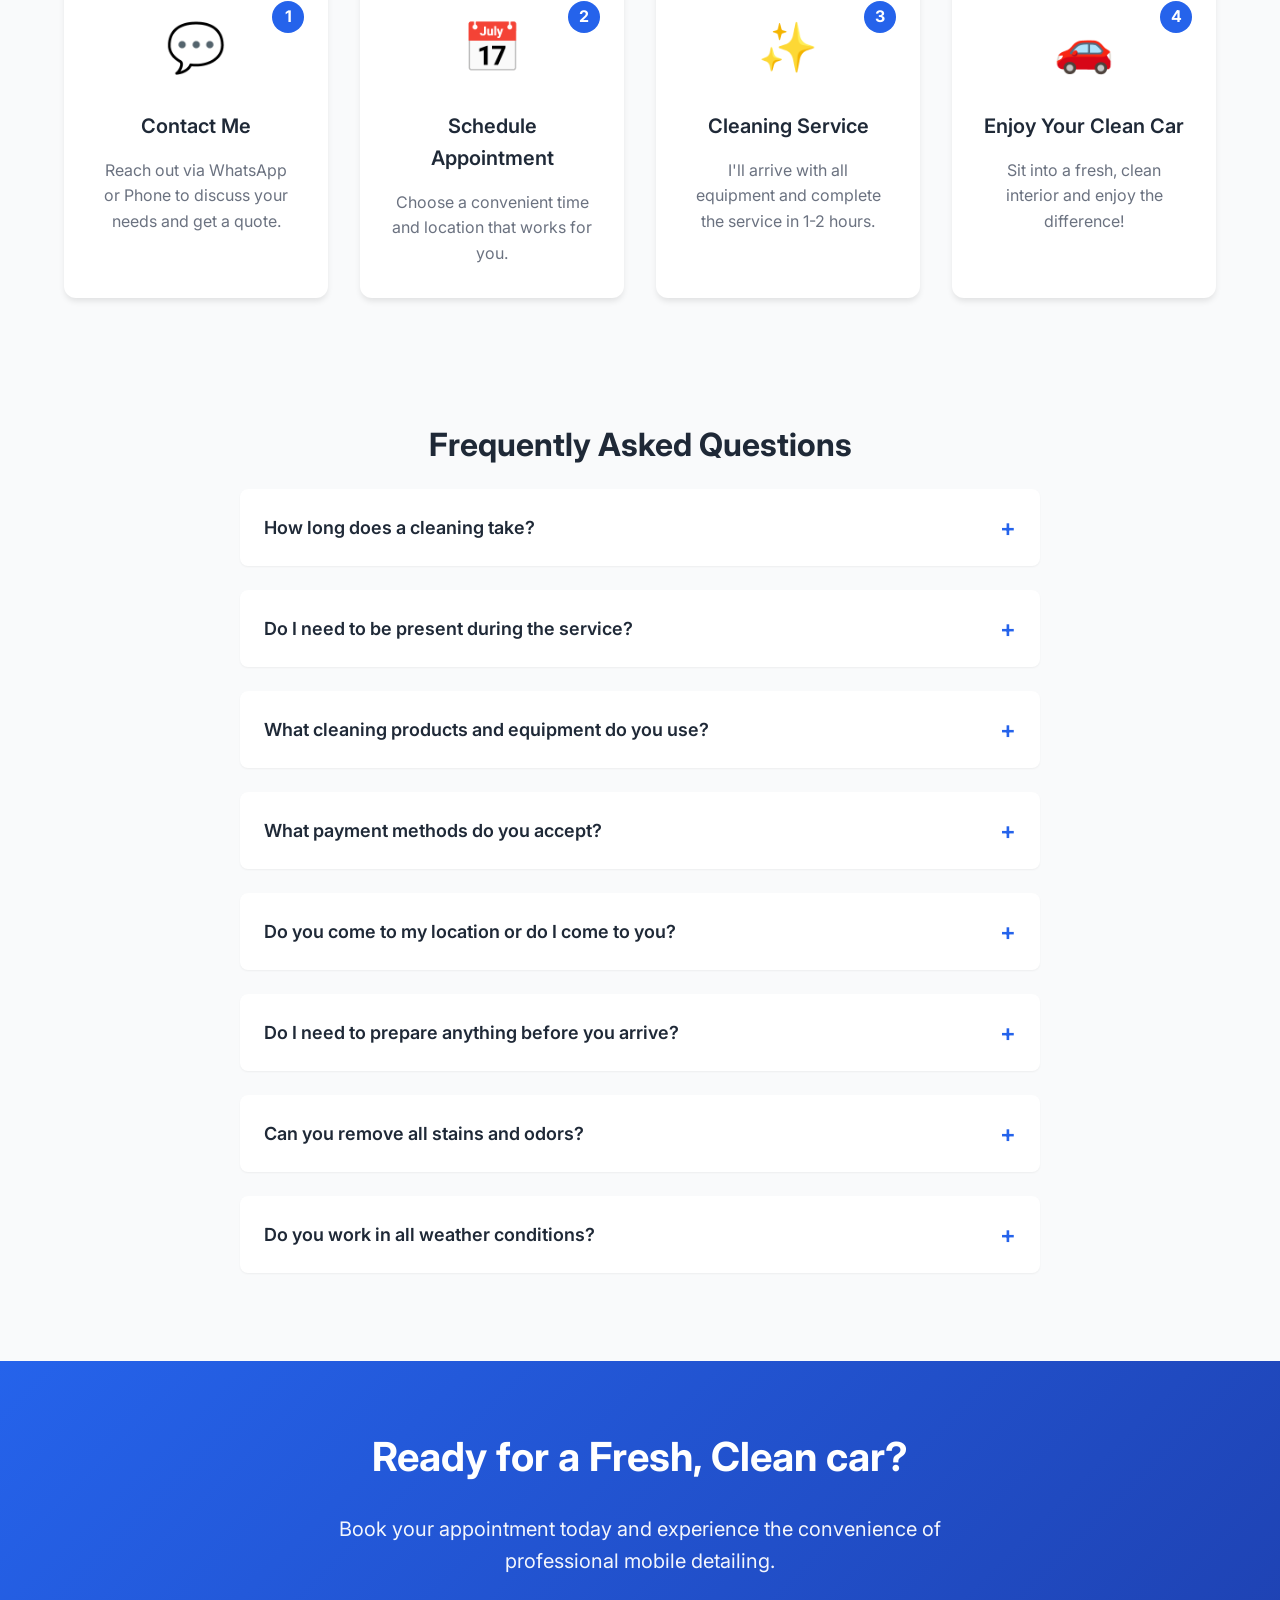
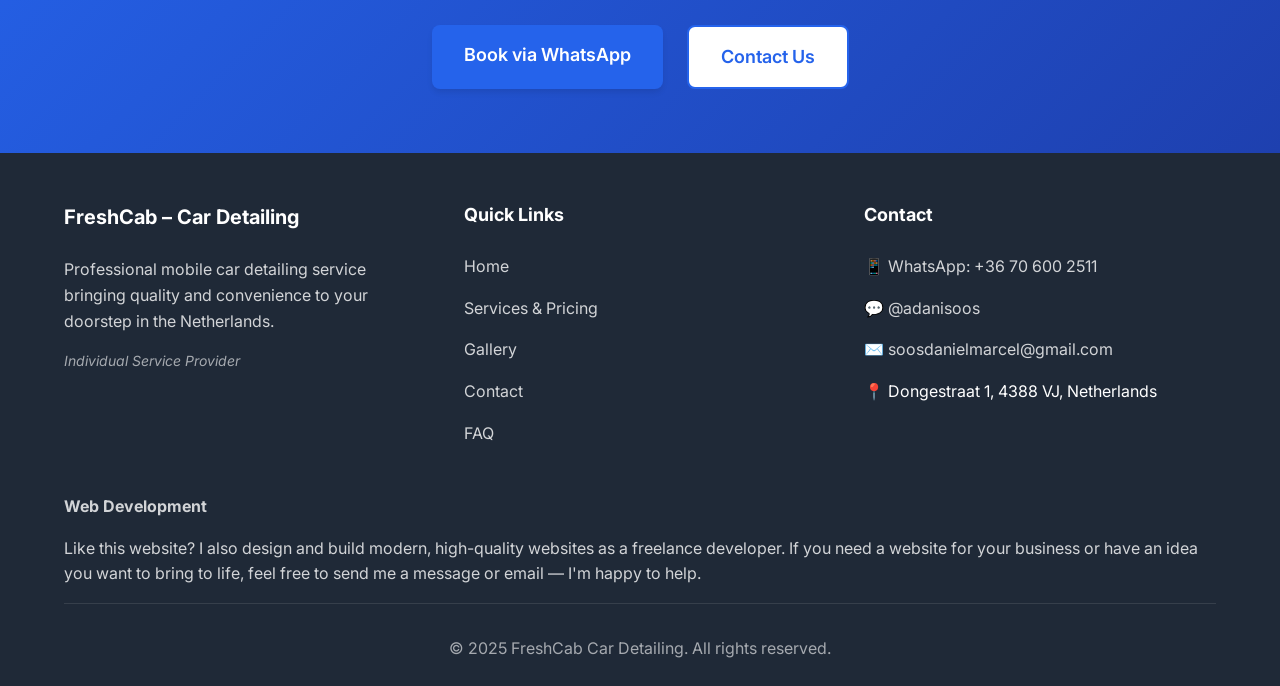
==== commit 26ff77eb: "general updates on every page" ====
--- a/index.html
+++ b/index.html
@@ -1,123 +1,202 @@
 <!DOCTYPE html>
 <html lang="en">
-<head>
-    <meta charset="UTF-8">
-    <meta name="viewport" content="width=device-width, initial-scale=1.0">
-    <meta name="description" content="FreshCab - Professional mobile car interior detailing service in the Netherlands. Fresh, clean interior delivered to your location.">
-    <meta name="theme-color" content="#2563eb">
-    <title>FreshCab - Mobile Car Interior Detailing | Fresh & Clean Interiors</title>
-    <link rel="manifest" href="/manifest.json">
-    <link rel="apple-touch-icon" sizes="180x180" href="images/favicon/apple-touch-icon.png">
-    <link rel="icon" type="image/png" sizes="32x32" href="images/favicon/favicon-32x32.png">
-    <link rel="icon" type="image/png" sizes="16x16" href="images/favicon/favicon-16x16.png">
-    <link rel="icon" type="image/x-icon" href="images/favicon/favicon.ico">
-    <link rel="stylesheet" href="css/styles.css">
-    <link rel="preconnect" href="https://fonts.googleapis.com">
-    <link rel="preconnect" href="https://fonts.gstatic.com" crossorigin>
-    <link href="https://fonts.googleapis.com/css2?family=Inter:wght@300;400;500;600;700&display=swap" rel="stylesheet">
-</head>
-<body>
+  <head>
+    <meta charset="UTF-8" />
+    <meta name="viewport" content="width=device-width, initial-scale=1.0" />
+    <meta
+      name="description"
+      content="FreshCab - Professional mobile car detailing service in the Netherlands. Fresh, clean car delivered to your location."
+    />
+    <meta name="theme-color" content="#2563eb" />
+    <title>FreshCab - Mobile Car Detailing | Fresh & Clean Cars</title>
+    <link rel="manifest" href="/manifest.json" />
+    <link
+      rel="apple-touch-icon"
+      sizes="180x180"
+      href="images/favicon/apple-touch-icon.png"
+    />
+    <link
+      rel="icon"
+      type="image/png"
+      sizes="32x32"
+      href="images/favicon/favicon-32x32.png"
+    />
+    <link
+      rel="icon"
+      type="image/png"
+      sizes="16x16"
+      href="images/favicon/favicon-16x16.png"
+    />
+    <link rel="icon" type="image/x-icon" href="images/favicon/favicon.ico" />
+    <link rel="stylesheet" href="css/styles.css" />
+    <link rel="preconnect" href="https://fonts.googleapis.com" />
+    <link rel="preconnect" href="https://fonts.gstatic.com" crossorigin />
+    <link
+      href="https://fonts.googleapis.com/css2?family=Inter:wght@300;400;500;600;700&display=swap"
+      rel="stylesheet"
+    />
+  </head>
+  <body>
     <!-- Navigation -->
     <nav class="navbar">
-        <div class="container">
-            <div class="nav-wrapper">
-                <a href="index.html" class="logo">Fresh<span class="logo-accent">Cab</span></a>
-                <button class="mobile-menu-toggle" aria-label="Toggle menu">
-                    <span></span>
-                    <span></span>
-                    <span></span>
-                </button>
-                <ul class="nav-menu">
-                    <li><a href="index.html" class="nav-link active">Home</a></li>
-                    <li><a href="services.html" class="nav-link">Services & Pricing</a></li>
-                    <li><a href="gallery.html" class="nav-link">Gallery</a></li>
-                    <li><a href="contact.html" class="nav-link">Contact</a></li>
-                    <li><a href="#faq" class="nav-link">FAQ</a></li>
-                </ul>
-            </div>
-        </div>
+      <div class="container">
+        <div class="nav-wrapper">
+          <a href="index.html" class="logo"
+            >Fresh<span class="logo-accent">Cab</span></a
+          >
+          <button class="mobile-menu-toggle" aria-label="Toggle menu">
+            <span></span>
+            <span></span>
+            <span></span>
+          </button>
+          <ul class="nav-menu">
+            <li><a href="index.html" class="nav-link active">Home</a></li>
+            <li>
+              <a href="services.html" class="nav-link">Services & Pricing</a>
+            </li>
+            <li><a href="gallery.html" class="nav-link">Gallery</a></li>
+            <li><a href="contact.html" class="nav-link">Contact</a></li>
+            <li><a href="#faq" class="nav-link">FAQ</a></li>
+          </ul>
+        </div>
+      </div>
     </nav>
 
     <!-- Hero Section -->
     <section class="hero">
-        <div class="container">
-            <div class="hero-content fade-in">
-                <h1 class="hero-title">Mobile Car Interior Detailing</h1>
-                <p class="hero-subtitle">Fresh, clean interior delivered to your location</p>
-                <p class="hero-description">Professional car interior cleaning service that comes to you. Experience the convenience of premium detailing without leaving your home or office.</p>
-                <div class="hero-buttons">
-                    <a href="services.html" class="btn btn-primary">View Packages & Pricing</a>
-                    <a href="https://wa.me/36706002511?text=Hi%20FreshCab,%20I'd%20like%20to%20book%20a%20car%20detailing%20appointment" class="btn btn-secondary" target="_blank">Book an Appointment</a>
-                </div>
-            </div>
-        </div>
-        <div class="hero-overlay"></div>
+      <div class="container">
+        <div class="hero-content fade-in">
+          <h1 class="hero-title">Mobile Car Detailing</h1>
+          <p class="hero-subtitle">
+            Fresh, clean car delivered to your location
+          </p>
+          <p class="hero-description">
+            Professional car cleaning service that comes to you. Experience the
+            convenience of premium detailing without leaving your home or
+            office.
+          </p>
+          <div class="hero-buttons">
+            <a href="services.html" class="btn btn-primary"
+              >View Packages & Pricing</a
+            >
+            <a
+              href="https://wa.me/36706002511?text=Hi%20FreshCab,%20I'd%20like%20to%20book%20a%20car%20detailing%20appointment"
+              class="btn btn-secondary"
+              target="_blank"
+              >Book an Appointment</a
+            >
+          </div>
+        </div>
+      </div>
+      <div class="hero-overlay"></div>
     </section>
 
     <!-- About Section -->
     <section class="about section">
-        <div class="container">
-            <div class="about-content fade-in-scroll">
-                <div class="about-text">
-                    <h2 class="section-title">About FreshCab</h2>
-                    <p class="about-intro">Welcome to <strong>FreshCab</strong>, your trusted mobile car interior detailing service in the Netherlands.</p>
-                    <p>We specialize in delivering exceptional quality and attention to detail in every service. We understand that your car is more than just transportation—it's your personal space, and it deserves to be clean, fresh, and comfortable.</p>
-                    <p>As a mobile service, we bring professional-grade equipment and eco-friendly cleaning products directly to your location. Whether you're at home, at work, or anywhere in our service area, we make car care convenient for you.</p>
-                    <div class="about-highlights">
-                        <div class="highlight-item">
-                            <span class="highlight-icon">✓</span>
-                            <span>Mobile Service - I Come to You</span>
-                        </div>
-                        <div class="highlight-item">
-                            <span class="highlight-icon">✓</span>
-                            <span>Professional Equipment & Products</span>
-                        </div>
-                        <div class="highlight-item">
-                            <span class="highlight-icon">✓</span>
-                            <span>Attention to Every Detail</span>
-                        </div>
-                        <div class="highlight-item">
-                            <span class="highlight-icon">✓</span>
-                            <span>Flexible Scheduling</span>
-                        </div>
-                    </div>
-                </div>
-            </div>
-        </div>
+      <div class="container">
+        <div class="about-content fade-in-scroll">
+          <div class="about-text">
+            <h2 class="section-title">About FreshCab</h2>
+            <p class="about-intro">
+              Welcome to <strong>FreshCab</strong>, your trusted mobile car
+              detailing service in the Netherlands.
+            </p>
+            <p class="about-text">
+              I'm Daniel, the owner and operator of FreshCab. I worked as a
+              detailer for 1.5 years in Hungary before moving to the
+              Netherlands. I specialize in delivering quality work and great
+              attention to detail. As a car enthusiast, I understand that your
+              car is more than just transportation — it's your personal space,
+              and it deserves to be clean, fresh, and comfortable.
+            </p>
+            <p class="about-text">
+              Since I wasn’t able to bring all my professional equipment with me
+              when relocating, at the moment I offer a selection of essential
+              detailing services. However, my goal is to continuously expand and
+              upgrade my tools here in the Netherlands so that I can soon
+              provide a wider range of advanced, high-quality services.
+            </p>
+            <p class="about-text">
+              As a mobile service, I bring eco-friendly cleaning products and
+              the necessary equipment directly to your location — whether you're
+              at home, at work, or anywhere within my service area. Convenience
+              and care, delivered to you.
+            </p>
+            <div class="about-highlights">
+              <div class="highlight-item">
+                <span class="highlight-icon">✓</span>
+                <span>Mobile Service - I Come to You</span>
+              </div>
+              <div class="highlight-item">
+                <span class="highlight-icon">✓</span>
+                <span>Honest & Transparent Pricing</span>
+              </div>
+              <div class="highlight-item">
+                <span class="highlight-icon">✓</span>
+                <span>Attention to Every Detail</span>
+              </div>
+              <div class="highlight-item">
+                <span class="highlight-icon">✓</span>
+                <span>Flexible Scheduling</span>
+              </div>
+              <div class="highlight-item">
+                <span class="highlight-icon">✓</span>
+                <span>Stress-Free Car Care</span>
+              </div>
+              <div class="highlight-item">
+                <span class="highlight-icon">✓</span>
+                <span>Expanding Service Range Over Time</span>
+              </div>
+            </div>
+          </div>
+        </div>
+      </div>
     </section>
 
     <!-- How It Works Section -->
     <section class="how-it-works section section-gray">
-        <div class="container">
-            <h2 class="section-title text-center">How It Works</h2>
-            <p class="section-subtitle text-center">Four simple steps to a fresh, clean car interior</p>
-            <div class="steps-grid">
-                <div class="step-card fade-in-scroll">
-                    <div class="step-number">1</div>
-                    <div class="step-icon">💬</div>
-                    <h3 class="step-title">Contact Me</h3>
-                    <p class="step-description">Reach out via WhatsApp or Messenger to discuss your needs and get a quote.</p>
-                </div>
-                <div class="step-card fade-in-scroll">
-                    <div class="step-number">2</div>
-                    <div class="step-icon">📅</div>
-                    <h3 class="step-title">Schedule Appointment</h3>
-                    <p class="step-description">Choose a convenient time and location that works for you.</p>
-                </div>
-                <div class="step-card fade-in-scroll">
-                    <div class="step-number">3</div>
-                    <div class="step-icon">✨</div>
-                    <h3 class="step-title">Cleaning Service</h3>
-                    <p class="step-description">I'll arrive with all equipment and complete the service in 1-2 hours.</p>
-                </div>
-                <div class="step-card fade-in-scroll">
-                    <div class="step-number">4</div>
-                    <div class="step-icon">🚗</div>
-                    <h3 class="step-title">Enjoy Your Clean Car</h3>
-                    <p class="step-description">Walk into a fresh, spotless interior and enjoy the difference!</p>
-                </div>
-            </div>
-        </div>
+      <div class="container">
+        <h2 class="section-title text-center">How It Works</h2>
+        <p class="section-subtitle text-center">
+          Four simple steps to a fresh, clean car
+        </p>
+        <div class="steps-grid">
+          <div class="step-card fade-in-scroll">
+            <div class="step-number">1</div>
+            <div class="step-icon">💬</div>
+            <h3 class="step-title">Contact Me</h3>
+            <p class="step-description">
+              Reach out via WhatsApp or Phone to discuss your needs and get a
+              quote.
+            </p>
+          </div>
+          <div class="step-card fade-in-scroll">
+            <div class="step-number">2</div>
+            <div class="step-icon">📅</div>
+            <h3 class="step-title">Schedule Appointment</h3>
+            <p class="step-description">
+              Choose a convenient time and location that works for you.
+            </p>
+          </div>
+          <div class="step-card fade-in-scroll">
+            <div class="step-number">3</div>
+            <div class="step-icon">✨</div>
+            <h3 class="step-title">Cleaning Service</h3>
+            <p class="step-description">
+              I'll arrive with all equipment and complete the service in 1-2
+              hours.
+            </p>
+          </div>
+          <div class="step-card fade-in-scroll">
+            <div class="step-number">4</div>
+            <div class="step-icon">🚗</div>
+            <h3 class="step-title">Enjoy Your Clean Car</h3>
+            <p class="step-description">
+              Sit into a fresh, clean interior and enjoy the difference!
+            </p>
+          </div>
+        </div>
+      </div>
     </section>
 
     <!-- Testimonials Section -->
@@ -153,108 +232,216 @@
 
     <!-- FAQ Section -->
     <section id="faq" class="faq section section-gray">
-        <div class="container">
-            <h2 class="section-title text-center">Frequently Asked Questions</h2>
-            <div class="faq-container">
-                <div class="faq-item fade-in-scroll">
-                    <button class="faq-question">
-                        <span>How long does a cleaning take?</span>
-                        <span class="faq-icon">+</span>
-                    </button>
-                    <div class="faq-answer">
-                        <p>Most interior detailing services take between 1-2 hours, depending on the package you choose and the condition of your vehicle. Basic packages are typically faster, while premium services with deep cleaning may take the full 2 hours.</p>
-                    </div>
-                </div>
-                <div class="faq-item fade-in-scroll">
-                    <button class="faq-question">
-                        <span>Do I need to be present during the service?</span>
-                        <span class="faq-icon">+</span>
-                    </button>
-                    <div class="faq-answer">
-                        <p>You don't need to be present for the entire service, but I'll need access to your vehicle at the start and to hand over the keys when finished. Many clients drop off their keys and continue with their day at home or work.</p>
-                    </div>
-                </div>
-                <div class="faq-item fade-in-scroll">
-                    <button class="faq-question">
-                        <span>What cleaning products and equipment do you use?</span>
-                        <span class="faq-icon">+</span>
-                    </button>
-                    <div class="faq-answer">
-                        <p>I use professional-grade, eco-friendly cleaning products that are safe for all interior surfaces and materials. My equipment includes industrial vacuums, steam cleaners, and specialized brushes to ensure thorough cleaning without damage.</p>
-                    </div>
-                </div>
-                <div class="faq-item fade-in-scroll">
-                    <button class="faq-question">
-                        <span>What payment methods do you accept?</span>
-                        <span class="faq-icon">+</span>
-                    </button>
-                    <div class="faq-answer">
-                        <p>I accept cash, bank transfer, and mobile payment apps. Payment is due upon completion of the service. I'll provide you with all payment details when we schedule your appointment.</p>
-                    </div>
-                </div>
-                <div class="faq-item fade-in-scroll">
-                    <button class="faq-question">
-                        <span>Do you come to my location or do I come to you?</span>
-                        <span class="faq-icon">+</span>
-                    </button>
-                    <div class="faq-answer">
-                        <p>I come to you! That's the beauty of mobile detailing. I'll bring all necessary equipment and supplies to your home, office, or any location within the service area. All I need is access to your vehicle and a nearby power outlet.</p>
-                    </div>
-                </div>
-            </div>
-        </div>
+      <div class="container">
+        <h2 class="section-title text-center">Frequently Asked Questions</h2>
+        <div class="faq-container">
+          <div class="faq-item fade-in-scroll">
+            <button class="faq-question">
+              <span>How long does a cleaning take?</span>
+              <span class="faq-icon">+</span>
+            </button>
+            <div class="faq-answer">
+              <p>
+                Most interior cleaning services take between 1-2 hours,
+                depending on the package you choose and the condition of your
+                vehicle. Basic packages are typically faster, while premium
+                services with deep cleaning may take longer, up to 4 hours.
+              </p>
+            </div>
+          </div>
+          <div class="faq-item fade-in-scroll">
+            <button class="faq-question">
+              <span>Do I need to be present during the service?</span>
+              <span class="faq-icon">+</span>
+            </button>
+            <div class="faq-answer">
+              <p>
+                You don't need to be present for the entire service, but I'll
+                need access to your vehicle at the start and to hand over the
+                keys when finished. Many clients drop off their keys and
+                continue with their day at home or work.
+              </p>
+            </div>
+          </div>
+          <div class="faq-item fade-in-scroll">
+            <button class="faq-question">
+              <span>What cleaning products and equipment do you use?</span>
+              <span class="faq-icon">+</span>
+            </button>
+            <div class="faq-answer">
+              <p>
+                Since I wasn’t able to bring all of my professional equipment
+                when relocating to the Netherlands, I currently work with
+                essential, quality tools and cleaning products that are safe for
+                all surfaces. My setup includes a strong portable vacuum,
+                interior brushes, microfiber tools, and effective cleaning
+                solutions. As I continue to expand my equipment here, I’ll be
+                able to offer even more advanced services over time.
+              </p>
+            </div>
+          </div>
+          <div class="faq-item fade-in-scroll">
+            <button class="faq-question">
+              <span>What payment methods do you accept?</span>
+              <span class="faq-icon">+</span>
+            </button>
+            <div class="faq-answer">
+              <p>
+                I accept cash, bank transfer, and mobile payment apps. Payment
+                is due upon completion of the service. I'll provide you with all
+                payment details when we schedule your appointment.
+              </p>
+            </div>
+          </div>
+          <div class="faq-item fade-in-scroll">
+            <button class="faq-question">
+              <span>Do you come to my location or do I come to you?</span>
+              <span class="faq-icon">+</span>
+            </button>
+            <div class="faq-answer">
+              <p>
+                I come to you! That's the beauty of mobile detailing. I'll bring
+                all necessary equipment and supplies to your home, office, or
+                any location within the service area. All I need is access to
+                your vehicle.
+              </p>
+            </div>
+          </div>
+          <div class="faq-item fade-in-scroll">
+            <button class="faq-question">
+              <span>Do I need to prepare anything before you arrive?</span>
+              <span class="faq-icon">+</span>
+            </button>
+            <div class="faq-answer">
+              <p>
+                No special preparation is required. If you can, please remove
+                any personal belongings beforehand to help ensure thorough
+                cleaning. If not, I’ll safely set them aside during the service
+                and return them to the car in a clean plastic bag once I’m
+                finished.
+              </p>
+            </div>
+          </div>
+          <div class="faq-item fade-in-scroll">
+            <button class="faq-question">
+              <span>Can you remove all stains and odors?</span>
+              <span class="faq-icon">+</span>
+            </button>
+            <div class="faq-answer">
+              <p>
+                I can improve most stains and odors with my current tools and
+                products. Some older or deeper stains may not disappear
+                completely, but I always work to achieve the best possible
+                result safely. As I expand my equipment, I’ll be able to offer
+                deeper restoration options.
+              </p>
+            </div>
+          </div>
+
+          <div class="faq-item fade-in-scroll">
+            <button class="faq-question">
+              <span>Do you work in all weather conditions?</span>
+              <span class="faq-icon">+</span>
+            </button>
+            <div class="faq-answer">
+              <p>
+                Light weather conditions are fine, but heavy rain or strong wind
+                can affect the cleaning process. If the weather is unsuitable,
+                we can reschedule at no extra cost to ensure the best results.
+              </p>
+            </div>
+          </div>
+        </div>
+      </div>
     </section>
 
     <!-- CTA Section -->
     <section class="cta section">
-        <div class="container">
-            <div class="cta-content fade-in-scroll">
-                <h2 class="cta-title">Ready for a Fresh, Clean Interior?</h2>
-                <p class="cta-text">Book your appointment today and experience the convenience of professional mobile detailing.</p>
-                <div class="cta-buttons">
-                    <a href="https://wa.me/36706002511?text=Hi%20FreshCab,%20I'd%20like%20to%20book%20a%20car%20detailing%20appointment" class="btn btn-primary btn-large" target="_blank">Book via WhatsApp</a>
-                    <a href="contact.html" class="btn btn-secondary btn-large">Contact Us</a>
-                </div>
-            </div>
-        </div>
+      <div class="container">
+        <div class="cta-content fade-in-scroll">
+          <h2 class="cta-title">Ready for a Fresh, Clean car?</h2>
+          <p class="cta-text">
+            Book your appointment today and experience the convenience of
+            professional mobile detailing.
+          </p>
+          <div class="cta-buttons">
+            <a
+              href="https://wa.me/36706002511?text=Hi%20FreshCab,%20I'd%20like%20to%20book%20a%20car%20detailing%20appointment"
+              class="btn btn-primary btn-large"
+              target="_blank"
+              >Book via WhatsApp</a
+            >
+            <a href="contact.html" class="btn btn-secondary btn-large"
+              >Contact Us</a
+            >
+          </div>
+        </div>
+      </div>
     </section>
 
     <!-- Footer -->
     <footer class="footer">
-        <div class="container">
-            <div class="footer-content">
-                <div class="footer-section">
-                    <h3 class="footer-title">FreshCab – Car Interior Detailing</h3>
-                    <p class="footer-text">Professional mobile car interior detailing service bringing quality and convenience to your doorstep in the Netherlands.</p>
-                    <p class="footer-status">Individual Service Provider</p>
-                </div>
-                <div class="footer-section">
-                    <h4 class="footer-heading">Quick Links</h4>
-                    <ul class="footer-links">
-                        <li><a href="index.html">Home</a></li>
-                        <li><a href="services.html">Services & Pricing</a></li>
-                        <li><a href="gallery.html">Gallery</a></li>
-                        <li><a href="contact.html">Contact</a></li>
-                        <li><a href="#faq">FAQ</a></li>
-                    </ul>
-                </div>
-                <div class="footer-section">
-                    <h4 class="footer-heading">Contact</h4>
-                    <ul class="footer-contact">
-                        <li>📱 <a href="https://wa.me/36706002511" target="_blank">WhatsApp: +36 70 600 2511</a></li>
-                        <li>💬 <a href="https://wa.me/36706002511" target="_blank">@adanisoos</a></li>
-                        <li>✉️ <a href="mailto:soosdanielmarcel@gmail.com">soosdanielmarcel@gmail.com</a></li>
-                        <li>📍 Dongestraat 1, 4388 VJ, Netherlands</li>
-                    </ul>
-                </div>
-            </div>
-            <div class="footer-bottom">
-                <p>&copy; 2025 FreshCab Car Detailing. All rights reserved.</p>
-            </div>
-        </div>
+      <div class="container">
+        <div class="footer-content">
+          <div class="footer-section">
+            <h3 class="footer-title">FreshCab – Car Detailing</h3>
+            <p class="footer-text">
+              Professional mobile car detailing service bringing quality and
+              convenience to your doorstep in the Netherlands.
+            </p>
+            <p class="footer-status">Individual Service Provider</p>
+          </div>
+          <div class="footer-section">
+            <h4 class="footer-heading">Quick Links</h4>
+            <ul class="footer-links">
+              <li><a href="index.html">Home</a></li>
+              <li><a href="services.html">Services & Pricing</a></li>
+              <li><a href="gallery.html">Gallery</a></li>
+              <li><a href="contact.html">Contact</a></li>
+              <li><a href="#faq">FAQ</a></li>
+            </ul>
+          </div>
+          <div class="footer-section">
+            <h4 class="footer-heading">Contact</h4>
+            <ul class="footer-contact">
+              <li>
+                📱
+                <a href="https://wa.me/36706002511" target="_blank"
+                  >WhatsApp: +36 70 600 2511</a
+                >
+              </li>
+              <li>
+                💬
+                <a href="https://wa.me/36706002511" target="_blank"
+                  >@adanisoos</a
+                >
+              </li>
+              <li>
+                ✉️
+                <a href="mailto:soosdanielmarcel@gmail.com"
+                  >soosdanielmarcel@gmail.com</a
+                >
+              </li>
+              <li>📍 Dongestraat 1, 4388 VJ, Netherlands</li>
+            </ul>
+          </div>
+        </div>
+        <div class="footer-section">
+          <h4 class="footer-text">Web Development</h4>
+          <p class="footer-text">
+            Like this website? I also design and build modern, high-quality
+            websites as a freelance developer. If you need a website for your
+            business or have an idea you want to bring to life, feel free to
+            send me a message or email — I'm happy to help.
+          </p>
+        </div>
+
+        <div class="footer-bottom">
+          <p>&copy; 2025 FreshCab Car Detailing. All rights reserved.</p>
+        </div>
+      </div>
     </footer>
 
     <script src="js/main.js"></script>
-</body>
+  </body>
 </html>
-
--- a/css/styles.css
+++ b/css/styles.css
@@ -52,6 +52,7 @@
 html {
     scroll-behavior: smooth;
     font-size: var(--font-size-base);
+    overflow-x: hidden;
 }
 
 body {
@@ -62,6 +63,12 @@
     overflow-x: hidden;
 }
 
+/* Prevent scrolling when lightbox is active */
+html.lightbox-active,
+body.lightbox-active {
+    overflow: hidden !important;
+}
+
 img {
     max-width: 100%;
     height: auto;
@@ -122,6 +129,10 @@
 
 .text-center {
     text-align: center;
+}
+
+.about-text {
+    text-align: justify;
 }
 
 /* ===================================
@@ -762,10 +773,40 @@
 .addon-card {
     background-color: var(--bg-white);
     padding: var(--spacing-lg);
+    padding-bottom: 4.5rem;
     border-radius: var(--radius-lg);
     box-shadow: var(--shadow-md);
     text-align: center;
     transition: all var(--transition-base);
+    position: relative;
+    min-height: 280px;
+}
+
+.addon-badge {
+    position: absolute;
+    top: var(--spacing-sm);
+    right: var(--spacing-sm);
+    padding: 0.25rem 0.75rem;
+    border-radius: 999px;
+    font-size: 0.75rem;
+    font-weight: 600;
+    letter-spacing: 0.03em;
+    background-color: rgba(15, 23, 42, 0.03);
+    color: var(--text-dark);
+    border: 1px solid rgba(15, 23, 42, 0.08);
+    pointer-events: none;
+    z-index: 1;
+}
+
+.addon-badge--winter,
+.addon-badge--climate {
+    color: var(--primary-dark);
+    border-color: rgba(37, 99, 235, 0.18);
+}
+
+.addon-badge--smoker {
+    color: var(--accent-color);
+    border-color: rgba(245, 158, 11, 0.3);
 }
 
 .addon-card:hover {
@@ -792,10 +833,69 @@
 }
 
 .addon-price {
+    position: absolute;
+    bottom: var(--spacing-lg);
+    left: 0;
+    right: 0;
     font-size: 1.5rem;
     font-weight: 700;
     color: var(--primary-color);
-}
+    text-align: center;
+}
+
+/* Locked Add-on Card (Only in Premium Package) */
+.addon-card-locked {
+  opacity: 0.7;
+  cursor: not-allowed;
+  position: relative;
+  pointer-events: none; /* disable click */
+  background: #f9fafb;
+  border: 1px dashed #cbd5e1;
+}
+
+.addon-card-locked .addon-title,
+.addon-card-locked .addon-description {
+  color: #6b7280 !important;
+}
+
+.addon-locked-label {
+  display: inline-block;
+  margin-top: 0.8rem;
+  padding: 0.35rem 0.75rem;
+  background: #e5e7eb;
+  color: #374151;
+  font-size: 0.8rem;
+  font-weight: 600;
+  border-radius: 8px;
+  text-align: center;
+}
+
+/* Disabled Add-on Card */
+.addon-card-disabled {
+  opacity: 0.45;
+  filter: grayscale(100%);
+  cursor: not-allowed;
+  position: relative;
+  pointer-events: none; /* teljesen deaktiválja */
+}
+
+.addon-card-disabled .addon-title,
+.addon-card-disabled .addon-description {
+  color: #6b7280 !important;
+}
+
+.addon-unavailable-label {
+  display: inline-block;
+  margin-top: 0.8rem;
+  padding: 0.35rem 0.75rem;
+  background: #d1d5db;
+  color: #374151;
+  font-size: 0.8rem;
+  font-weight: 600;
+  border-radius: 8px;
+  text-align: center;
+}
+
 
 /* ===================================
    Gallery Section - Grid Layout with Carousels
@@ -1103,6 +1203,7 @@
     justify-content: center;
     opacity: 0;
     transition: opacity 0.3s ease;
+    overflow: hidden;
 }
 
 .lightbox.active {
@@ -1259,7 +1360,7 @@
 .contact-methods {
     margin-bottom: var(--spacing-xl);
     display: grid;
-    grid-template-columns: repeat(auto-fit, minmax(280px, 1fr));
+    grid-template-columns: repeat(auto-fit, minmax(250px, 1fr));
     gap: var(--spacing-lg);
 }
 
@@ -1270,6 +1371,7 @@
     background-color: var(--bg-gray);
     border-radius: var(--radius-md);
     transition: all var(--transition-base);
+    overflow: hidden;
 }
 
 .contact-method:hover {
@@ -1297,10 +1399,29 @@
     color: var(--primary-color);
     font-weight: 600;
     transition: color var(--transition-fast);
+    word-break: break-word;
+    overflow-wrap: break-word;
 }
 
 .contact-link:hover {
     color: var(--primary-dark);
+}
+
+.contact-link.email-btn {
+    display: inline-block;
+    background-color: var(--primary-color);
+    color: white;
+    padding: 0.5rem 1.25rem;
+    border-radius: var(--radius-md);
+    text-decoration: none;
+    transition: all var(--transition-base);
+    margin-top: var(--spacing-xs);
+}
+
+.contact-link.email-btn:hover {
+    background-color: var(--primary-dark);
+    transform: translateY(-2px);
+    box-shadow: var(--shadow-md);
 }
 
 .service-area {
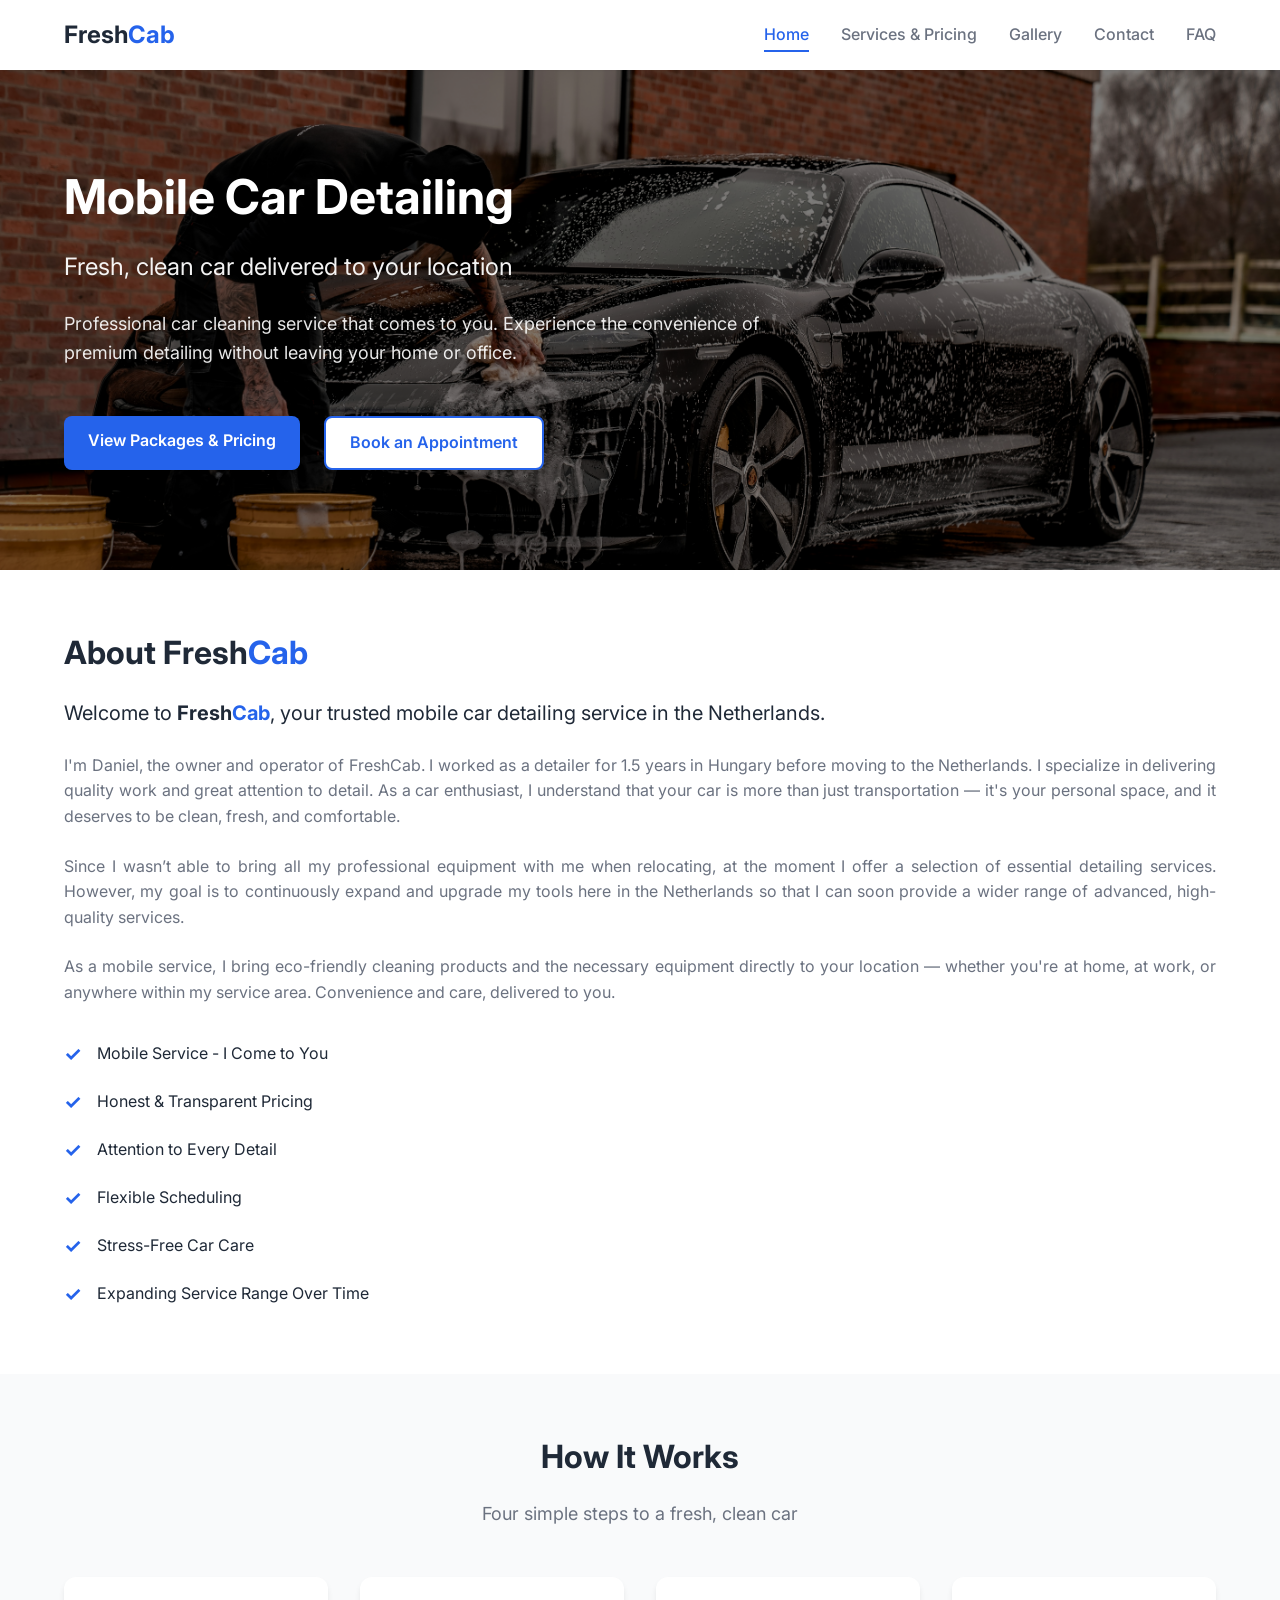
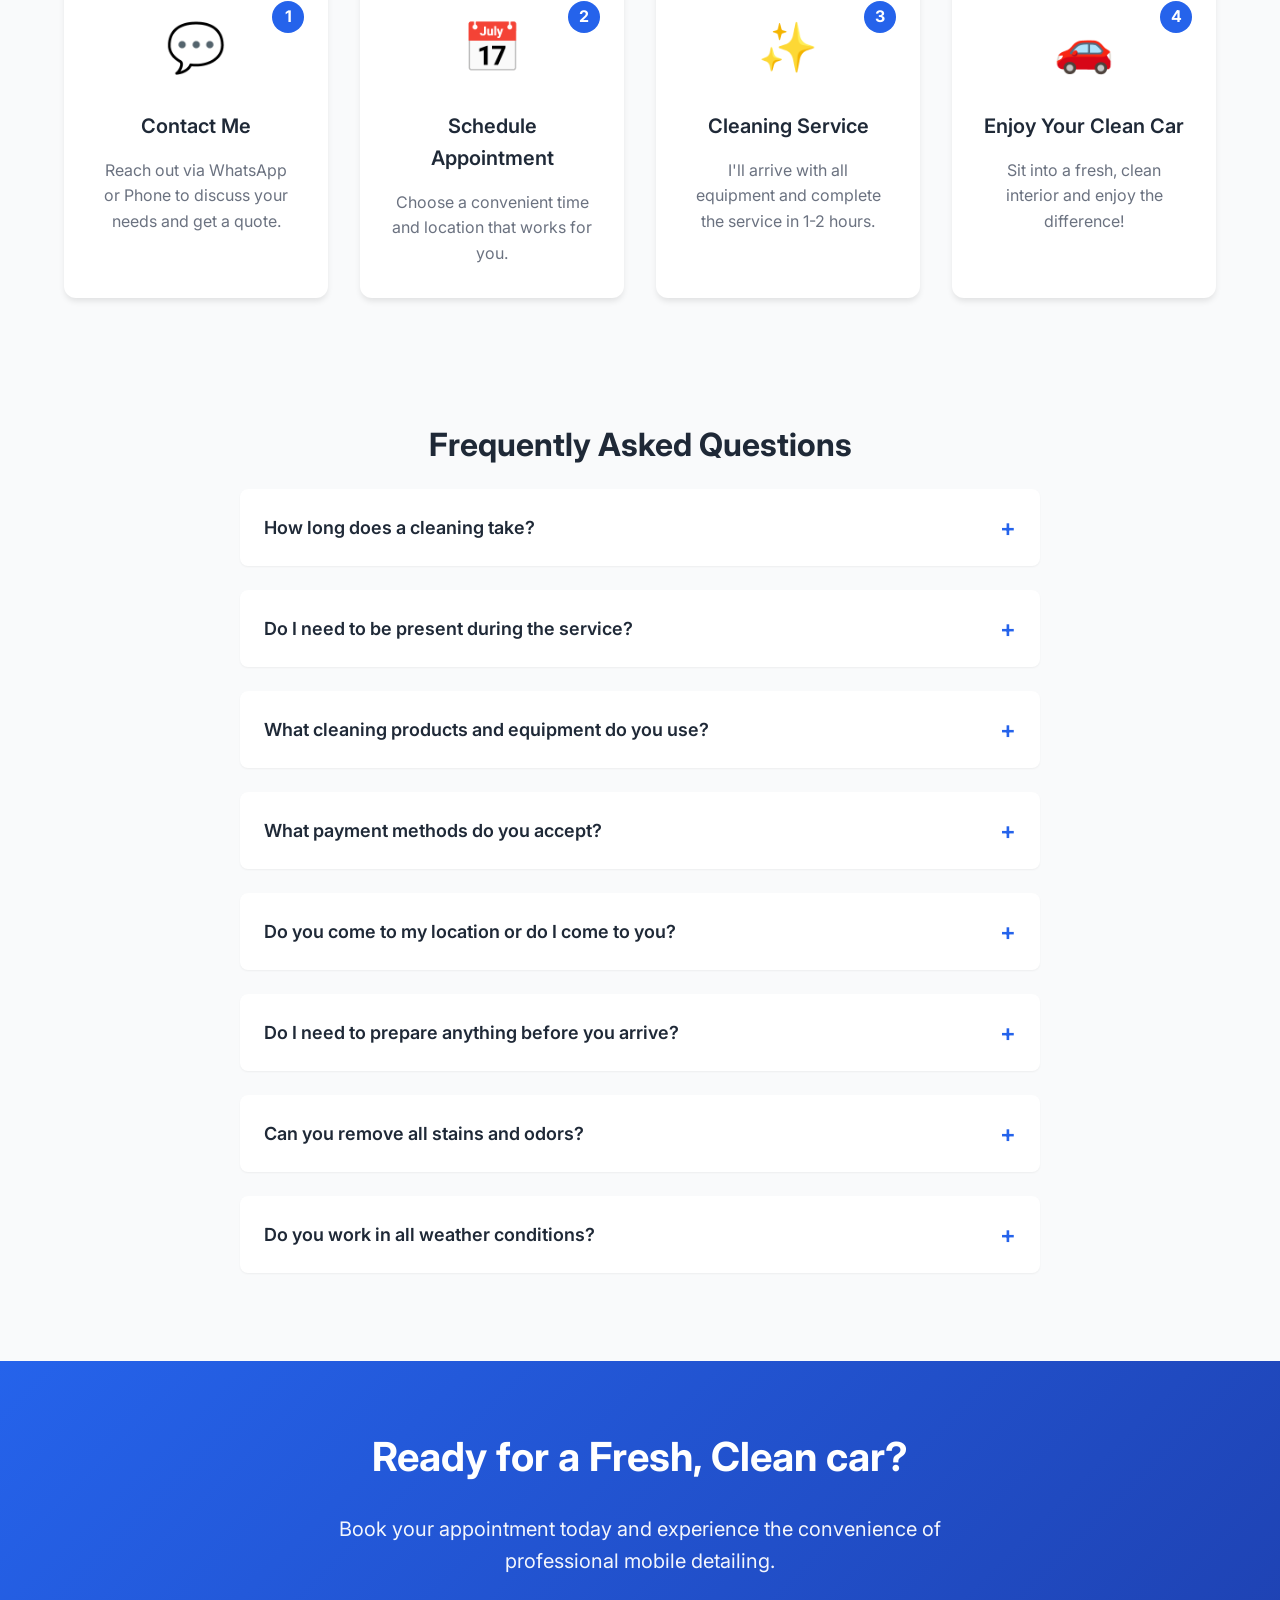
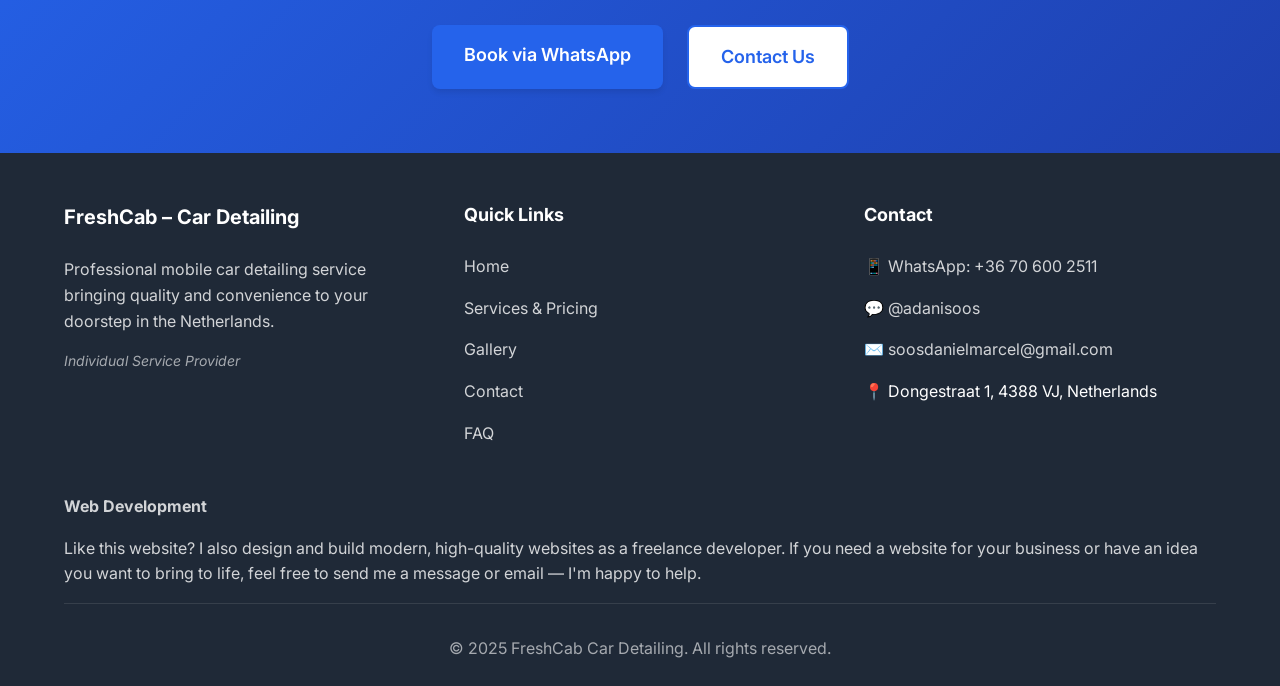
==== commit 839a8dae: "images" ====
--- a/index.html
+++ b/index.html
@@ -63,7 +63,7 @@
     </nav>
 
     <!-- Hero Section -->
-    <section class="hero">
+    <section class="hero-index">
       <div class="container">
         <div class="hero-content fade-in">
           <h1 class="hero-title">Mobile Car Detailing</h1>
@@ -96,10 +96,13 @@
       <div class="container">
         <div class="about-content fade-in-scroll">
           <div class="about-text">
-            <h2 class="section-title">About FreshCab</h2>
+            <h2 class="section-title">
+              About Fresh<span class="logo-accent">Cab</span>
+            </h2>
             <p class="about-intro">
-              Welcome to <strong>FreshCab</strong>, your trusted mobile car
-              detailing service in the Netherlands.
+              Welcome to
+              <strong>Fresh<span class="logo-accent">Cab</span></strong
+              >, your trusted mobile car detailing service in the Netherlands.
             </p>
             <p class="about-text">
               I'm Daniel, the owner and operator of FreshCab. I worked as a
--- a/css/styles.css
+++ b/css/styles.css
@@ -267,15 +267,69 @@
 /* ===================================
    Hero Section
    =================================== */
-.hero {
+.hero-index {
     position: relative;
-    background: linear-gradient(135deg, var(--primary-color) 0%, var(--primary-dark) 100%);
+    background-image: url('../images/hero-index.jpg');
+    background-size: cover;
+    background-position: center;
+    background-repeat: no-repeat;
     color: white;
     padding: var(--spacing-2xl) 0;
     min-height: 500px;
     display: flex;
     align-items: center;
     overflow: hidden;
+}
+.hero-pricing {
+    position: relative;
+    background-image: url('../images/hero-pricing.jpg');
+    background-size: cover;
+    background-position: center;
+    background-repeat: no-repeat;
+    color: white;
+    padding: var(--spacing-2xl) 0;
+    min-height: 250px;
+    display: flex;
+    align-items: center;
+    overflow: hidden;
+}
+
+.hero-gallery {
+    position: relative;
+    background-image: url('../images/hero-gallery.jpg');
+    background-size: cover;
+    background-position: center;
+    background-repeat: no-repeat;
+    color: white;
+    padding: var(--spacing-2xl) 0;
+    min-height: 250px;
+    display: flex;
+    align-items: center;
+    overflow: hidden;
+}
+
+.hero-contact {
+    position: relative;
+    background-image: url('../images/hero-contact.jpg');
+    background-size: cover;
+    background-position: center;
+    background-repeat: no-repeat;
+    color: white;
+    padding: var(--spacing-2xl) 0;
+    min-height: 250px;
+    display: flex;
+    align-items: center;
+    overflow: hidden;
+}
+
+.hero-overlay {
+    position: absolute;
+    top: 0;
+    left: 0;
+    right: 0;
+    bottom: 0;
+    background: rgba(0, 0, 0, 0.5);
+    z-index: 0;
 }
 
 .hero::before {
@@ -287,6 +341,7 @@
     bottom: 0;
     background: url('data:image/svg+xml,<svg width="100" height="100" xmlns="http://www.w3.org/2000/svg"><circle cx="50" cy="50" r="2" fill="white" opacity="0.1"/></svg>');
     opacity: 0.3;
+    z-index: 0;
 }
 
 .hero-content {
@@ -625,10 +680,15 @@
    Page Header
    =================================== */
 .page-header {
-    background: linear-gradient(135deg, var(--primary-color) 0%, var(--primary-dark) 100%);
     color: white;
     padding: var(--spacing-xl) 0;
     text-align: center;
+    position: relative;
+}
+
+.page-header .container {
+    position: relative;
+    z-index: 1;
 }
 
 .page-title {
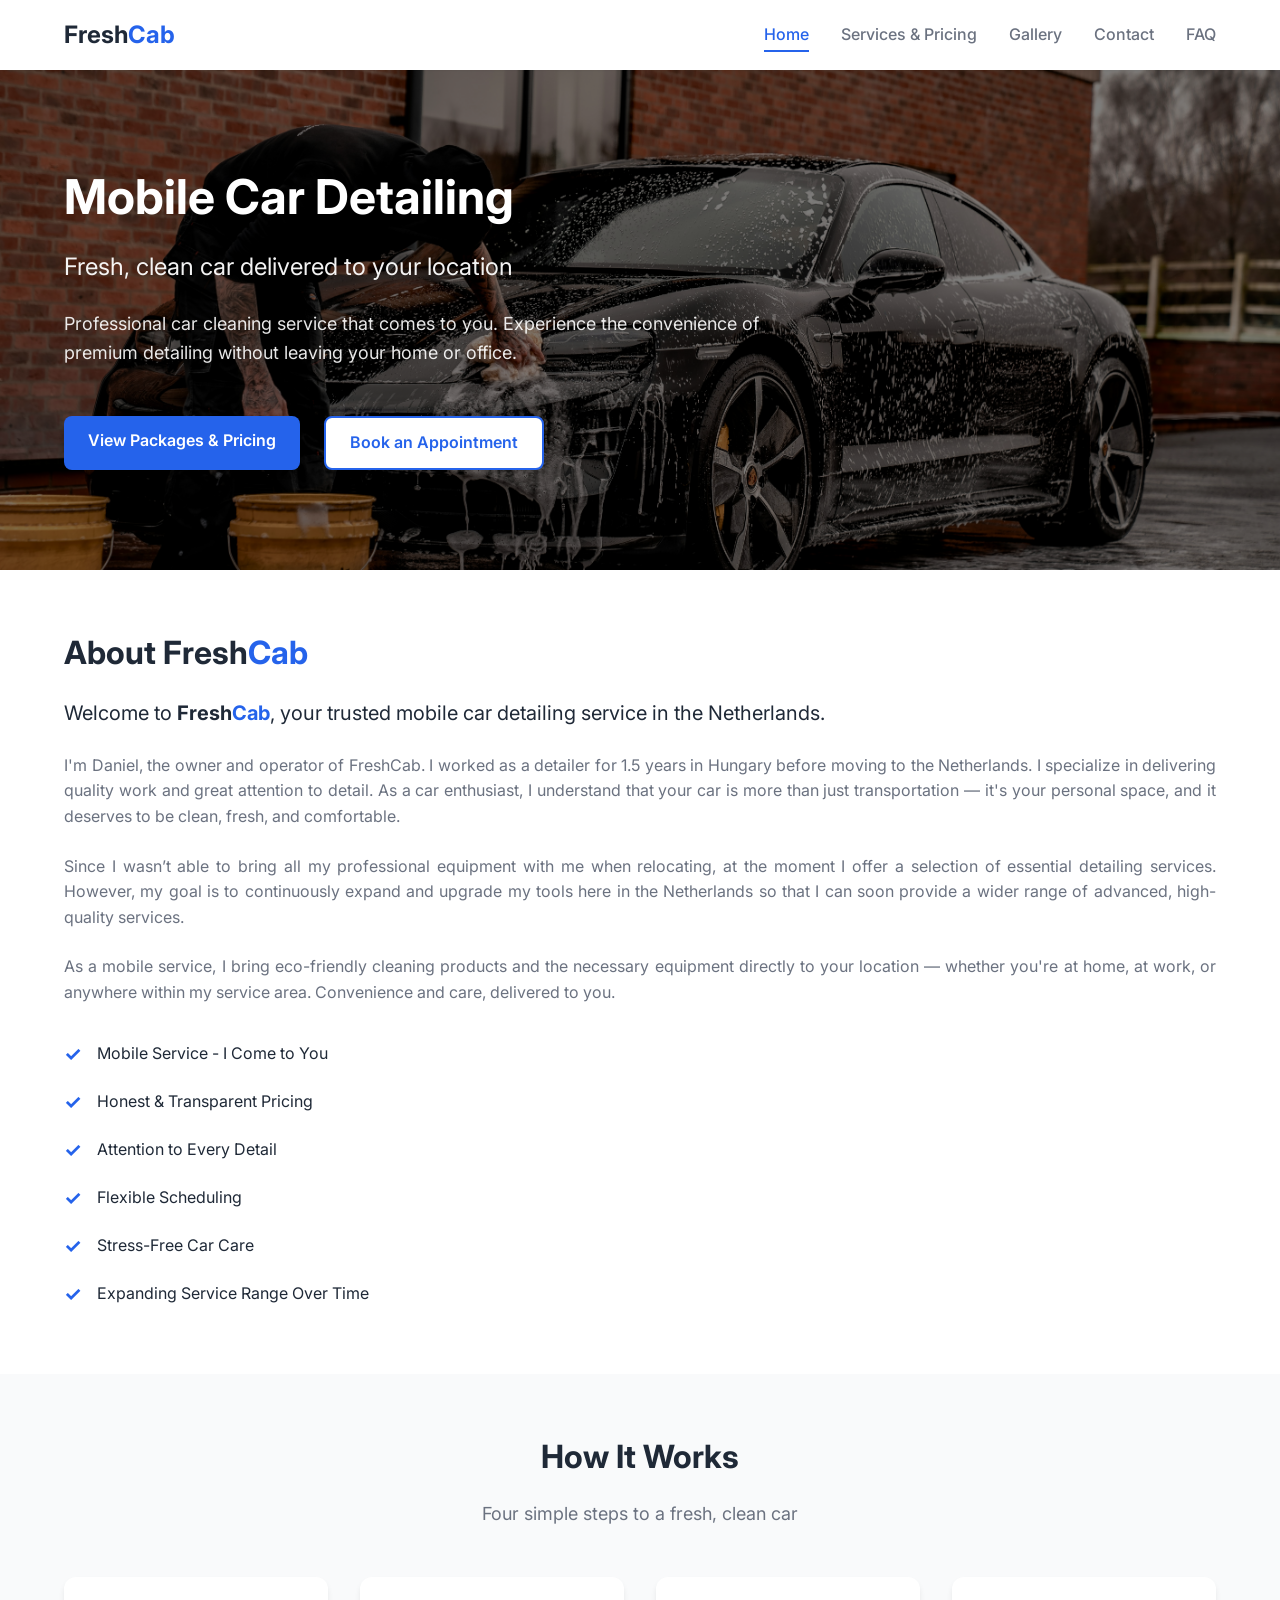
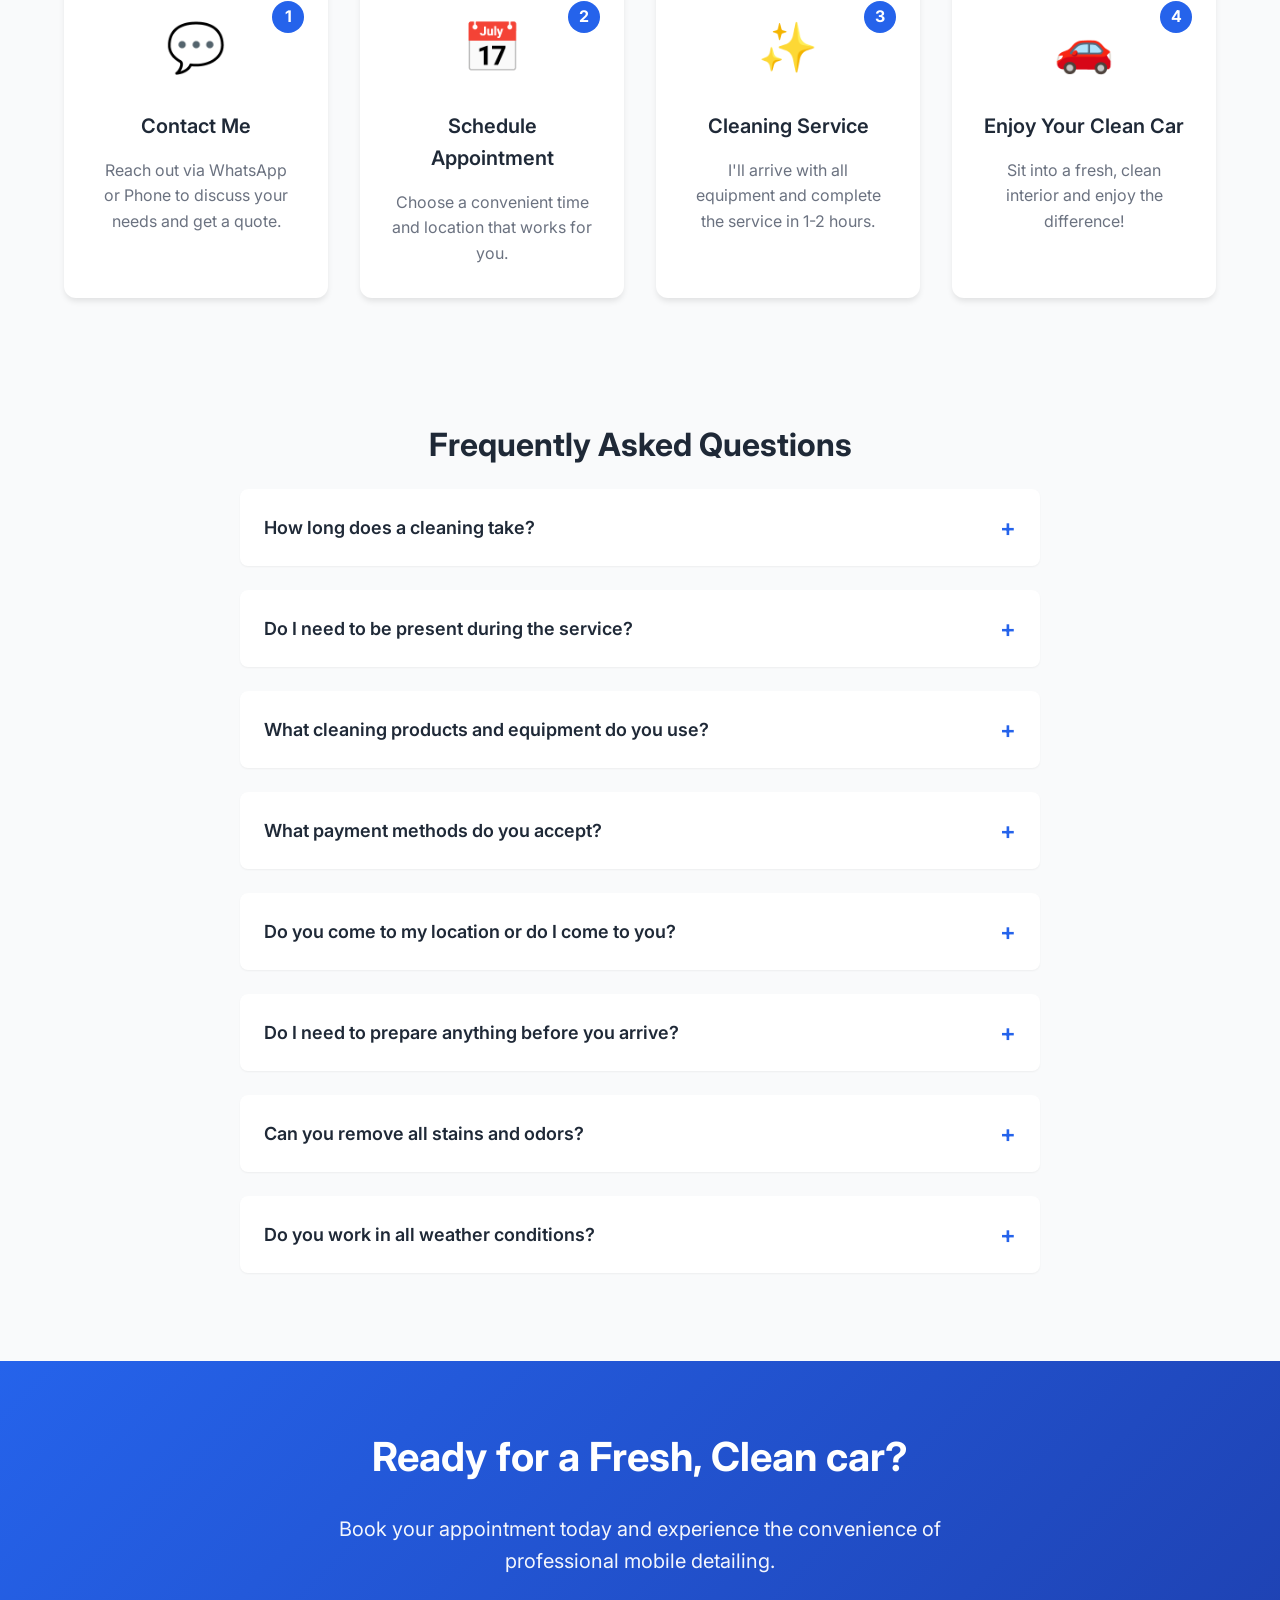
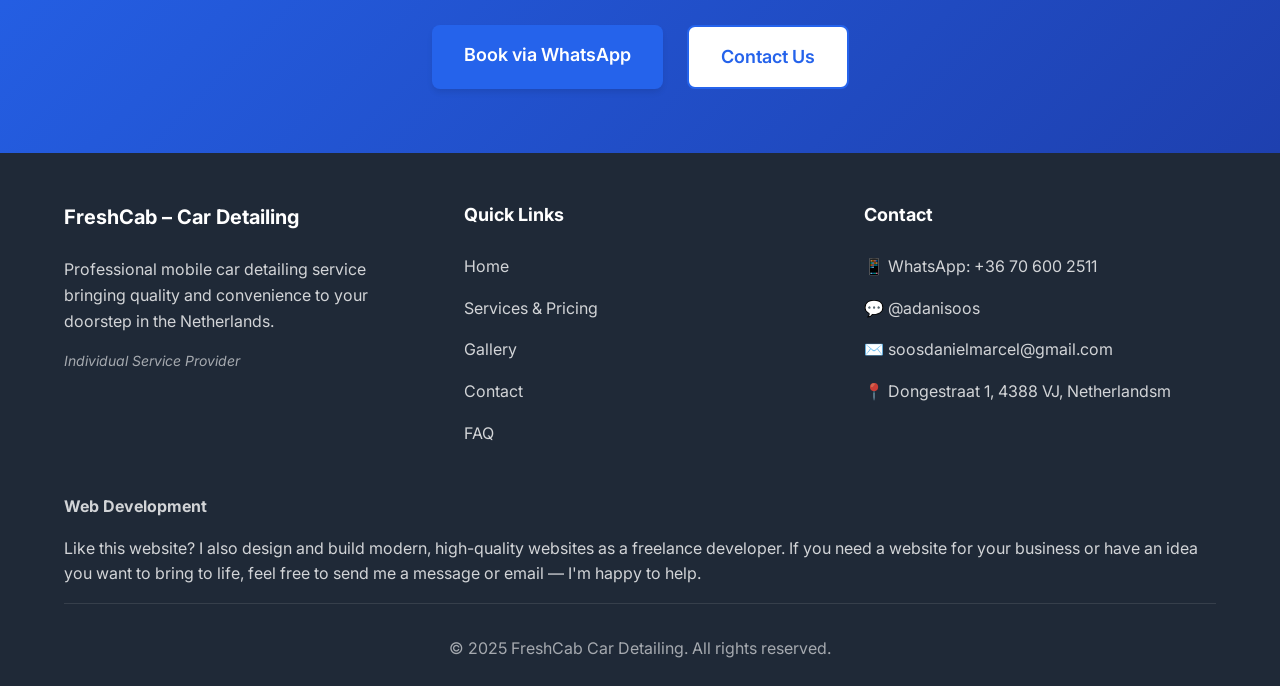
==== commit 631f0a41: "responsiveness fix" ====
--- a/index.html
+++ b/index.html
@@ -245,10 +245,13 @@
             </button>
             <div class="faq-answer">
               <p>
-                Most interior cleaning services take between 1-2 hours,
-                depending on the package you choose and the condition of your
-                vehicle. Basic packages are typically faster, while premium
-                services with deep cleaning may take longer, up to 4 hours.
+                <strong
+                  >Most interior cleaning services take between 1-2
+                  hours</strong
+                >, depending on the package you choose and the condition of your
+                vehicle. Basic packages are typically faster, while
+                <strong>premium services</strong> with deep cleaning
+                <strong>take longer, up to 4 hours.</strong>
               </p>
             </div>
           </div>
@@ -259,10 +262,13 @@
             </button>
             <div class="faq-answer">
               <p>
-                You don't need to be present for the entire service, but I'll
-                need access to your vehicle at the start and to hand over the
-                keys when finished. Many clients drop off their keys and
-                continue with their day at home or work.
+                <strong>You don't need to be present</strong> for the entire
+                service, but
+                <strong>I'll need access to your vehicle</strong> at the
+                <strong>start</strong> and to
+                <strong>hand over the keys when finished.</strong>
+                Many clients drop off their keys and continue with their day at
+                home or work.
               </p>
             </div>
           </div>
@@ -275,11 +281,17 @@
               <p>
                 Since I wasn’t able to bring all of my professional equipment
                 when relocating to the Netherlands, I currently work with
-                essential, quality tools and cleaning products that are safe for
-                all surfaces. My setup includes a strong portable vacuum,
-                interior brushes, microfiber tools, and effective cleaning
-                solutions. As I continue to expand my equipment here, I’ll be
-                able to offer even more advanced services over time.
+                essential, quality tools and
+                <strong
+                  >cleaning products that are safe for all surfaces.</strong
+                >
+                My setup includes a
+                <strong
+                  >powerful portable vacuum, interior brushes, microfiber
+                  cloths, and effective cleaning solutions.</strong
+                >
+                As I continue to expand my equipment here, I’ll be able to offer
+                even more advanced services over time.
               </p>
             </div>
           </div>
@@ -290,9 +302,10 @@
             </button>
             <div class="faq-answer">
               <p>
-                I accept cash, bank transfer, and mobile payment apps. Payment
-                is due upon completion of the service. I'll provide you with all
-                payment details when we schedule your appointment.
+                I accept
+                <strong>cash, bank transfer, and mobile payment apps</strong>.
+                Payment is due upon completion of the service. I'll provide you
+                with all payment details when we schedule your appointment.
               </p>
             </div>
           </div>
@@ -303,10 +316,10 @@
             </button>
             <div class="faq-answer">
               <p>
-                I come to you! That's the beauty of mobile detailing. I'll bring
-                all necessary equipment and supplies to your home, office, or
-                any location within the service area. All I need is access to
-                your vehicle.
+                <strong>I come to you!</strong> That's the beauty of mobile
+                detailing. I'll bring all necessary equipment and supplies to
+                your home, office, or any location within the service area. All
+                I need is <strong>access to your car</strong>.
               </p>
             </div>
           </div>
@@ -317,11 +330,12 @@
             </button>
             <div class="faq-answer">
               <p>
-                No special preparation is required. If you can, please remove
-                any personal belongings beforehand to help ensure thorough
-                cleaning. If not, I’ll safely set them aside during the service
-                and return them to the car in a clean plastic bag once I’m
-                finished.
+                <strong>No special preparation is required.</strong> If you can,
+                please
+                <strong>remove any personal belongings beforehand</strong> to
+                help ensure thorough cleaning. If not, I’ll safely set them
+                aside during the service and return them to the car in a clean
+                plastic bag once I’m finished.
               </p>
             </div>
           </div>
@@ -332,11 +346,14 @@
             </button>
             <div class="faq-answer">
               <p>
-                I can improve most stains and odors with my current tools and
-                products. Some older or deeper stains may not disappear
-                completely, but I always work to achieve the best possible
-                result safely. As I expand my equipment, I’ll be able to offer
-                deeper restoration options.
+                <strong>I can improve most stains and odors</strong> with my
+                current tools and products.
+                <strong
+                  >Some older or deeper stains may not disappear
+                  completely</strong
+                >, but I always work to achieve the best possible result safely.
+                As I expand my equipment, I’ll be able to offer deeper
+                restoration options.
               </p>
             </div>
           </div>
@@ -348,9 +365,13 @@
             </button>
             <div class="faq-answer">
               <p>
-                Light weather conditions are fine, but heavy rain or strong wind
-                can affect the cleaning process. If the weather is unsuitable,
-                we can reschedule at no extra cost to ensure the best results.
+                Light weather conditions are fine, but
+                <strong
+                  >heavy rain or strong wind can affect the cleaning
+                  process</strong
+                >. If the weather is unsuitable,
+                <strong>we can reschedule at no extra cost</strong> to ensure
+                the best results.
               </p>
             </div>
           </div>
@@ -425,7 +446,13 @@
                   >soosdanielmarcel@gmail.com</a
                 >
               </li>
-              <li>📍 Dongestraat 1, 4388 VJ, Netherlands</li>
+              <li>
+                <a
+                  href="https://www.google.com/maps/place/Dongestraat+1,+4388+VJ+Oost-Souburg/@51.4684643,3.6032384,15.72z/data=!4m6!3m5!1s0x47c490afa397a7bb:0xab7bbffa4d830135!8m2!3d51.4678462!4d3.6046062!16s%2Fg%2F11c43wkp_j?entry=ttu&g_ep=EgoyMDI1MTExNy4wIKXMDSoASAFQAw%3D%3D"
+                  target="_blank"
+                  >📍 Dongestraat 1, 4388 VJ, Netherlandsm</a
+                >
+              </li>
             </ul>
           </div>
         </div>
--- a/css/styles.css
+++ b/css/styles.css
@@ -269,7 +269,7 @@
    =================================== */
 .hero-index {
     position: relative;
-    background-image: url('../images/hero-index.jpg');
+    background-image: url('../images/hero/hero-index.jpg');
     background-size: cover;
     background-position: center;
     background-repeat: no-repeat;
@@ -282,7 +282,7 @@
 }
 .hero-pricing {
     position: relative;
-    background-image: url('../images/hero-pricing.jpg');
+    background-image: url('../images/hero/hero-pricing.jpg');
     background-size: cover;
     background-position: center;
     background-repeat: no-repeat;
@@ -296,7 +296,7 @@
 
 .hero-gallery {
     position: relative;
-    background-image: url('../images/hero-gallery.jpg');
+    background-image: url('../images/hero/hero-gallery.jpg');
     background-size: cover;
     background-position: center;
     background-repeat: no-repeat;
@@ -310,7 +310,7 @@
 
 .hero-contact {
     position: relative;
-    background-image: url('../images/hero-contact.jpg');
+    background-image: url('../images/hero/hero-contact.jpg');
     background-size: cover;
     background-position: center;
     background-repeat: no-repeat;
@@ -821,139 +821,370 @@
 }
 
 /* ===================================
-   Add-ons Section
-   =================================== */
-.addons-grid {
-    display: grid;
-    grid-template-columns: repeat(auto-fit, minmax(280px, 1fr));
-    gap: var(--spacing-lg);
+   Add-ons Section - Table Layout
+   =================================== */
+.addons-table-wrapper {
     margin-top: var(--spacing-xl);
-}
-
-.addon-card {
+    overflow-x: auto;
     background-color: var(--bg-white);
-    padding: var(--spacing-lg);
-    padding-bottom: 4.5rem;
     border-radius: var(--radius-lg);
     box-shadow: var(--shadow-md);
+    /* Enable smooth scrolling on mobile */
+    -webkit-overflow-scrolling: touch;
+}
+
+.addons-table {
+    width: 100%;
+    border-collapse: collapse;
+    font-size: 0.95rem;
+    /* Minimum width to prevent extreme squishing on very small screens */
+    min-width: 600px;
+}
+
+.addons-table thead {
+    background-color: var(--primary-color);
+    color: white;
+}
+
+.addons-table thead th {
+    padding: 1rem;
+    text-align: left;
+    font-weight: 600;
+    font-size: 0.875rem;
+    text-transform: uppercase;
+    letter-spacing: 0.05em;
+}
+
+.addons-table thead th.col-icon {
+    width: 60px;
     text-align: center;
-    transition: all var(--transition-base);
-    position: relative;
-    min-height: 280px;
+}
+
+.addons-table thead th.col-service {
+    width: 25%;
+}
+
+.addons-table thead th.col-description {
+    width: 50%;
+}
+
+.addons-table thead th.col-price {
+    width: 15%;
+    text-align: right;
+}
+
+.addons-table tbody tr {
+    border-bottom: 1px solid #e5e7eb;
+    transition: background-color var(--transition-base);
+}
+
+.addons-table tbody tr:last-child {
+    border-bottom: none;
+}
+
+.addons-table tbody tr:hover {
+    background-color: #f9fafb;
+}
+
+.addons-table tbody td {
+    padding: 1.25rem 1rem;
+    vertical-align: top;
+}
+
+.addon-icon {
+    font-size: 2rem;
+    text-align: center;
+    display: block;
+}
+
+.addon-service {
+    color: var(--text-dark);
+}
+
+.addon-service strong {
+    display: block;
+    font-size: 1rem;
+    font-weight: 600;
+    margin-bottom: 0.25rem;
 }
 
 .addon-badge {
-    position: absolute;
-    top: var(--spacing-sm);
-    right: var(--spacing-sm);
+    display: inline-block;
+    margin-top: 0.5rem;
     padding: 0.25rem 0.75rem;
     border-radius: 999px;
-    font-size: 0.75rem;
+    font-size: 0.7rem;
     font-weight: 600;
     letter-spacing: 0.03em;
     background-color: rgba(15, 23, 42, 0.03);
     color: var(--text-dark);
     border: 1px solid rgba(15, 23, 42, 0.08);
-    pointer-events: none;
-    z-index: 1;
 }
 
 .addon-badge--winter,
 .addon-badge--climate {
     color: var(--primary-dark);
+    background-color: rgba(37, 99, 235, 0.05);
     border-color: rgba(37, 99, 235, 0.18);
 }
 
 .addon-badge--smoker {
     color: var(--accent-color);
+    background-color: rgba(245, 158, 11, 0.05);
     border-color: rgba(245, 158, 11, 0.3);
-}
-
-.addon-card:hover {
-    transform: translateY(-5px);
-    box-shadow: var(--shadow-xl);
-}
-
-.addon-icon {
-    font-size: 2.5rem;
-    margin-bottom: var(--spacing-md);
-}
-
-.addon-title {
-    font-size: 1.125rem;
-    font-weight: 600;
-    color: var(--text-dark);
-    margin-bottom: var(--spacing-sm);
 }
 
 .addon-description {
     color: var(--text-light);
-    margin-bottom: var(--spacing-md);
     line-height: 1.6;
+    font-size: 0.9rem;
 }
 
 .addon-price {
-    position: absolute;
-    bottom: var(--spacing-lg);
-    left: 0;
-    right: 0;
-    font-size: 1.5rem;
+    font-size: 1.25rem;
     font-weight: 700;
     color: var(--primary-color);
-    text-align: center;
-}
-
-/* Locked Add-on Card (Only in Premium Package) */
-.addon-card-locked {
-  opacity: 0.7;
-  cursor: not-allowed;
-  position: relative;
-  pointer-events: none; /* disable click */
-  background: #f9fafb;
-  border: 1px dashed #cbd5e1;
-}
-
-.addon-card-locked .addon-title,
-.addon-card-locked .addon-description {
-  color: #6b7280 !important;
+    text-align: right;
+    white-space: nowrap;
+}
+
+/* Locked Row (Premium Only) */
+.addon-row-locked {
+    background-color: #f9fafb;
+    opacity: 0.75;
+}
+
+.addon-row-locked .addon-service,
+.addon-row-locked .addon-description {
+    color: #6b7280 !important;
 }
 
 .addon-locked-label {
-  display: inline-block;
-  margin-top: 0.8rem;
-  padding: 0.35rem 0.75rem;
-  background: #e5e7eb;
-  color: #374151;
-  font-size: 0.8rem;
-  font-weight: 600;
-  border-radius: 8px;
-  text-align: center;
-}
-
-/* Disabled Add-on Card */
-.addon-card-disabled {
-  opacity: 0.45;
-  filter: grayscale(100%);
-  cursor: not-allowed;
-  position: relative;
-  pointer-events: none; /* teljesen deaktiválja */
-}
-
-.addon-card-disabled .addon-title,
-.addon-card-disabled .addon-description {
-  color: #6b7280 !important;
+    display: inline-block;
+    padding: 0.35rem 0.75rem;
+    background: #e5e7eb;
+    color: #374151;
+    font-size: 0.8rem;
+    font-weight: 600;
+    border-radius: 6px;
+}
+
+/* Disabled Row */
+.addon-row-disabled {
+    opacity: 0.5;
+    filter: grayscale(100%);
+}
+
+.addon-row-disabled .addon-service,
+.addon-row-disabled .addon-description {
+    color: #9ca3af !important;
 }
 
 .addon-unavailable-label {
-  display: inline-block;
-  margin-top: 0.8rem;
-  padding: 0.35rem 0.75rem;
-  background: #d1d5db;
-  color: #374151;
-  font-size: 0.8rem;
-  font-weight: 600;
-  border-radius: 8px;
-  text-align: center;
+    display: inline-block;
+    padding: 0.35rem 0.75rem;
+    background: #d1d5db;
+    color: #374151;
+    font-size: 0.8rem;
+    font-weight: 600;
+    border-radius: 6px;
+}
+
+/* Mobile Responsive - Compact Table with Horizontal Scroll */
+@media (max-width: 768px) {
+    .addons-table-wrapper {
+        overflow-x: auto;
+        -webkit-overflow-scrolling: touch;
+        background-color: var(--bg-white);
+        border-radius: var(--radius-lg);
+        box-shadow: var(--shadow-md);
+        margin-top: var(--spacing-md);
+        /* Add scroll indicator shadow */
+        background:
+            linear-gradient(90deg, var(--bg-white) 30%, rgba(255,255,255,0)),
+            linear-gradient(90deg, rgba(255,255,255,0), var(--bg-white) 70%) 100% 0,
+            radial-gradient(farthest-side at 0% 50%, rgba(0,0,0,.15), rgba(0,0,0,0)),
+            radial-gradient(farthest-side at 100% 50%, rgba(0,0,0,.15), rgba(0,0,0,0)) 100% 0;
+        background-repeat: no-repeat;
+        background-color: var(--bg-white);
+        background-size: 40px 100%, 40px 100%, 14px 100%, 14px 100%;
+        background-attachment: local, local, scroll, scroll;
+    }
+
+    .addons-table {
+        /* Compact but readable width */
+        min-width: 650px;
+        font-size: 0.85rem;
+    }
+
+    /* Compact header styling */
+    .addons-table thead th {
+        padding: 0.75rem 0.5rem;
+        font-size: 0.7rem;
+        position: sticky;
+        top: 0;
+        background-color: var(--primary-color);
+        z-index: 10;
+    }
+
+    .addons-table thead th.col-icon {
+        width: 50px;
+        padding: 0.75rem 0.25rem;
+    }
+
+    .addons-table thead th.col-service {
+        width: 32%;
+    }
+
+    .addons-table thead th.col-description {
+        width: 35%;
+    }
+
+    .addons-table thead th.col-price {
+        width: 15%;
+        text-align: center;
+    }
+
+    /* Compact row styling */
+    .addons-table tbody tr {
+        border-bottom: 1px solid #e5e7eb;
+    }
+
+    .addons-table tbody td {
+        padding: 0.85rem 0.5rem;
+        vertical-align: top;
+    }
+
+    /* Price column - center aligned vertically and horizontally */
+    .addons-table tbody td.addon-price {
+        vertical-align: middle;
+        text-align: center;
+    }
+
+    /* Icon - smaller on mobile */
+    .addon-icon {
+        font-size: 1.5rem;
+        padding: 0;
+        vertical-align: middle;
+    }
+
+    /* Service column - center aligned vertically */
+    .addons-table tbody td.addon-service {
+        vertical-align: middle;
+    }
+
+    /* Service name - compact */
+    .addon-service strong {
+        font-size: 0.875rem;
+        line-height: 1.3;
+        margin-bottom: 0.25rem;
+    }
+
+    /* Badge - smaller */
+    .addon-badge {
+        font-size: 0.6rem;
+        padding: 0.2rem 0.5rem;
+        margin-top: 0.25rem;
+        display: block;
+        width: fit-content;
+    }
+
+    /* Description - compact and readable */
+    .addon-description {
+        font-size: 0.8rem;
+        line-height: 1.5;
+    }
+
+    /* Price - prominent but compact, centered */
+    .addon-price {
+        font-size: 1rem;
+        white-space: nowrap;
+        text-align: center !important;
+    }
+
+    /* Labels for locked/unavailable */
+    .addon-locked-label,
+    .addon-unavailable-label {
+        font-size: 0.7rem;
+        padding: 0.25rem 0.5rem;
+    }
+
+    /* Scroll hint for mobile users */
+    .addons-table-wrapper::before {
+        content: '👉 Görgess jobbra a teljes táblázatért';
+        display: block;
+        text-align: center;
+        background-color: rgba(37, 99, 235, 0.1);
+        color: var(--primary-color);
+        padding: 0.5rem;
+        font-size: 0.75rem;
+        font-weight: 600;
+        border-radius: var(--radius-md) var(--radius-md) 0 0;
+        margin: -0.5rem -0.5rem 0.5rem -0.5rem;
+        animation: fadeInOut 4s ease-in-out;
+        animation-delay: 0.5s;
+        animation-fill-mode: forwards;
+    }
+
+    @keyframes fadeInOut {
+        0% { opacity: 0; }
+        10%, 70% { opacity: 1; }
+        100% { opacity: 0; display: none; }
+    }
+}
+
+/* Tablet Responsive - Horizontal Scroll with Better Spacing */
+@media (min-width: 769px) and (max-width: 1024px) {
+    .addons-table-wrapper {
+        overflow-x: auto;
+        -webkit-overflow-scrolling: touch;
+        position: relative;
+    }
+
+    /* Scroll hint for tablet users */
+    .addons-table-wrapper::after {
+        content: '← Scroll to see more →';
+        position: absolute;
+        bottom: 0;
+        left: 50%;
+        transform: translateX(-50%);
+        background-color: rgba(37, 99, 235, 0.9);
+        color: white;
+        padding: 0.5rem 1rem;
+        border-radius: var(--radius-md) var(--radius-md) 0 0;
+        font-size: 0.75rem;
+        font-weight: 600;
+        pointer-events: none;
+        opacity: 0;
+        animation: fadeInOut 3s ease-in-out;
+        animation-delay: 1s;
+    }
+
+    @keyframes fadeInOut {
+        0%, 100% { opacity: 0; }
+        10%, 90% { opacity: 1; }
+    }
+
+    .addons-table {
+        min-width: 700px;
+    }
+
+    .addons-table thead th,
+    .addons-table tbody td {
+        padding: 1rem 0.75rem;
+    }
+
+    .addons-table thead th.col-service {
+        width: 30%;
+    }
+
+    .addons-table thead th.col-description {
+        width: 45%;
+    }
+
+    .addon-description {
+        font-size: 0.875rem;
+    }
 }
 
 
@@ -1159,21 +1390,6 @@
     transform: scale(1.3);
 }
 
-/* Touch/Swipe Indicator */
-.carousel-container::after {
-    content: '← Swipe →';
-    position: absolute;
-    top: 1rem;
-    right: 1rem;
-    background-color: rgba(0, 0, 0, 0.6);
-    color: white;
-    padding: 0.5rem 1rem;
-    border-radius: var(--radius-md);
-    font-size: 0.875rem;
-    opacity: 0;
-    animation: swipeHint 3s ease-in-out 1s;
-    pointer-events: none;
-}
 
 @keyframes swipeHint {
     0%, 100% { opacity: 0; }
@@ -1699,11 +1915,7 @@
     .pricing-card-featured:hover {
         transform: translateY(-8px);
     }
-    
-    .addons-grid {
-        grid-template-columns: 1fr;
-    }
-    
+
     .gallery-grid {
         grid-template-columns: 1fr;
     }
@@ -1844,14 +2056,34 @@
         height: 400px;
     }
 
+    /* Pricing Grid - Better layout for tablet */
     .pricing-grid {
-        grid-template-columns: repeat(2, 1fr);
-    }
-
-    .pricing-card:nth-child(2) {
-        grid-column: 1 / -1;
-        max-width: 400px;
-        margin: 0 auto;
+        grid-template-columns: repeat(3, 1fr);
+        gap: var(--spacing-md);
+    }
+
+    .pricing-card {
+        padding: var(--spacing-lg);
+    }
+
+    .pricing-card-featured {
+        transform: scale(1);
+    }
+
+    .pricing-card-featured:hover {
+        transform: translateY(-8px);
+    }
+
+    .pricing-title {
+        font-size: 1.5rem;
+    }
+
+    .price-amount {
+        font-size: 2.5rem;
+    }
+
+    .pricing-features {
+        font-size: 0.9rem;
     }
 }
 
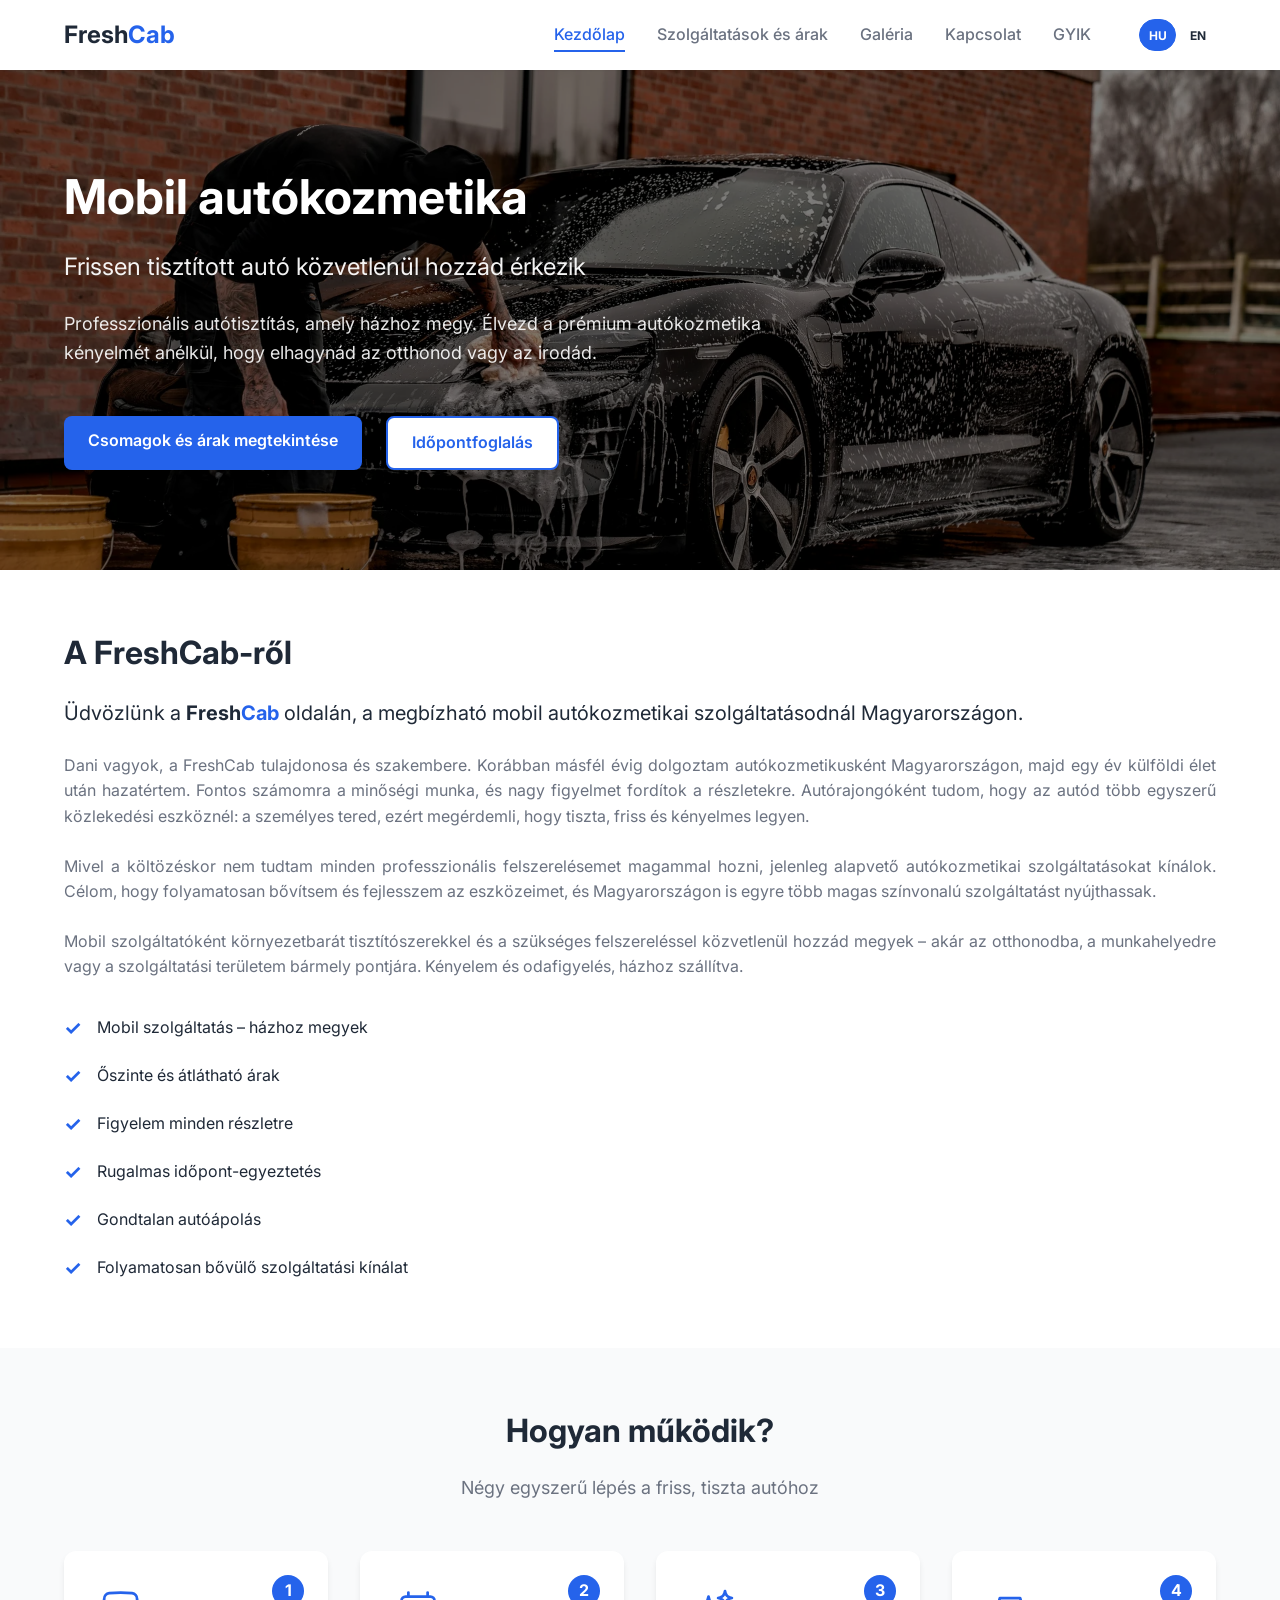
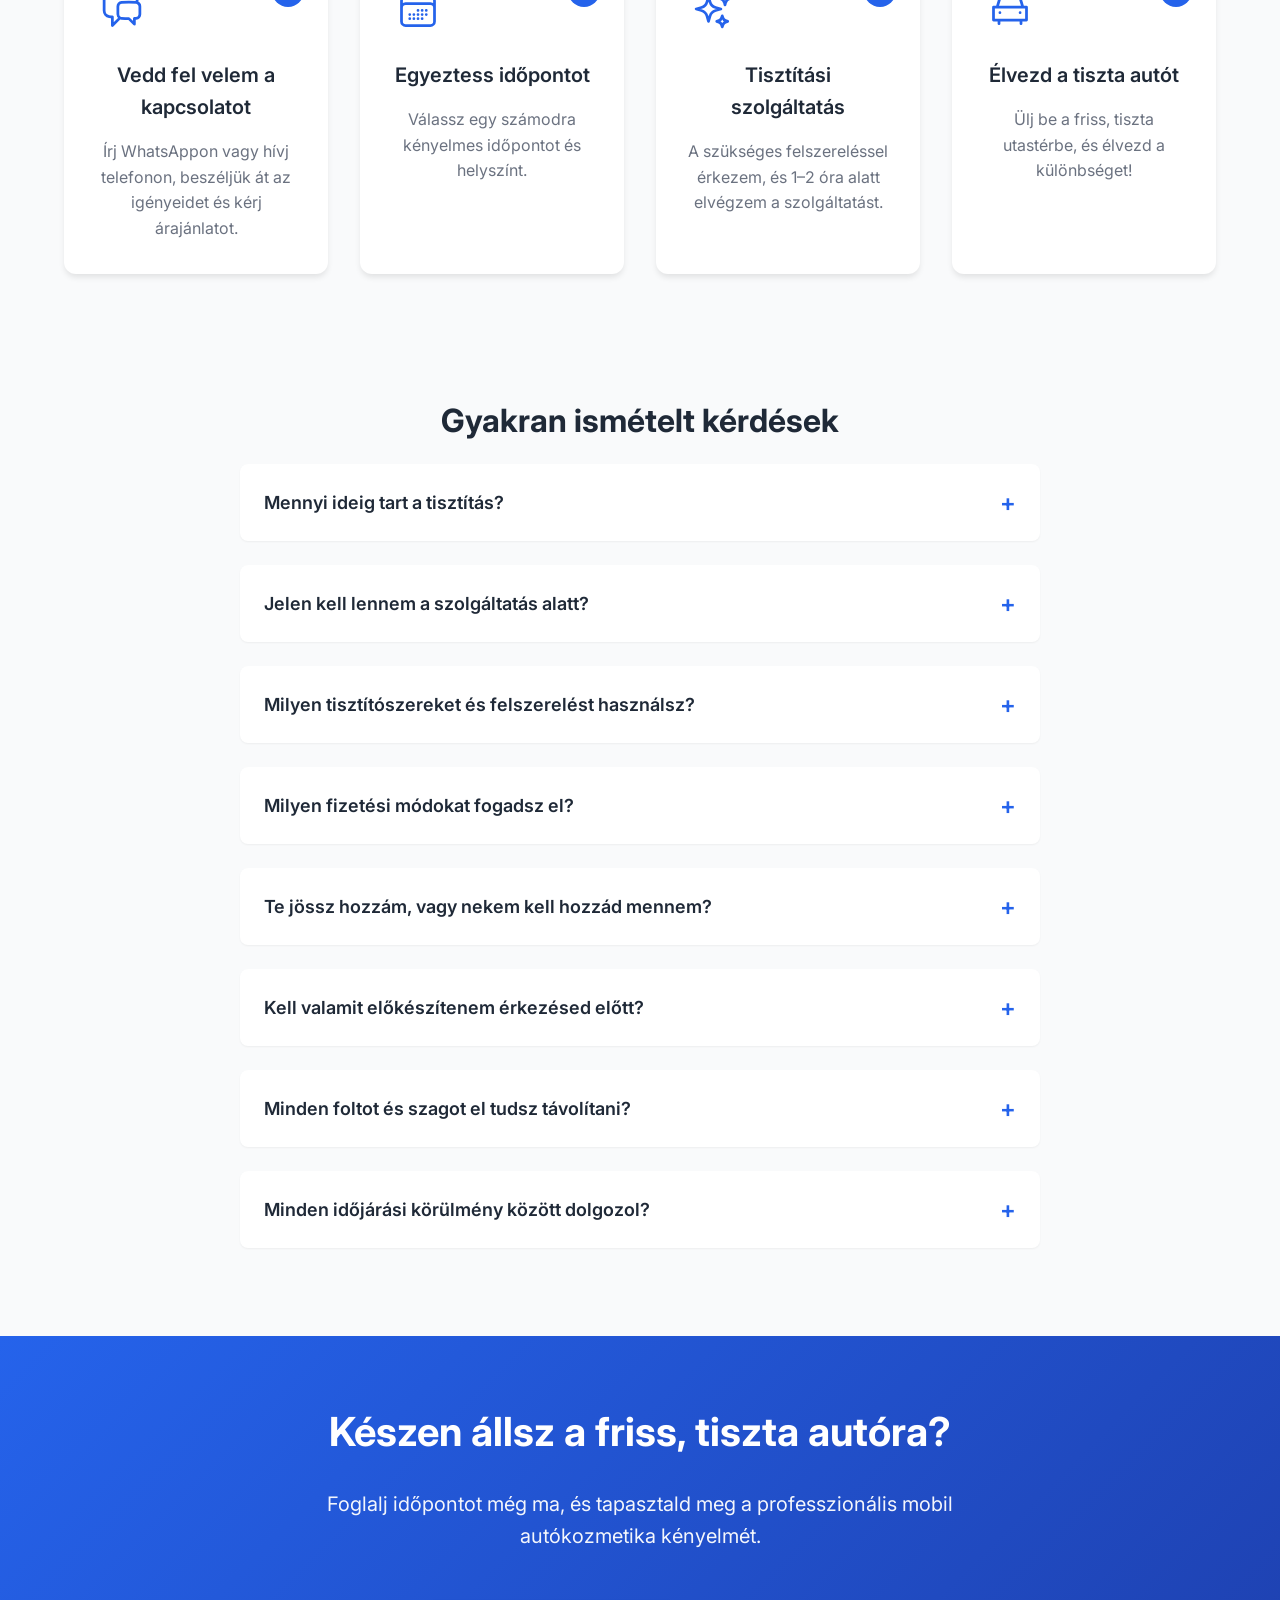
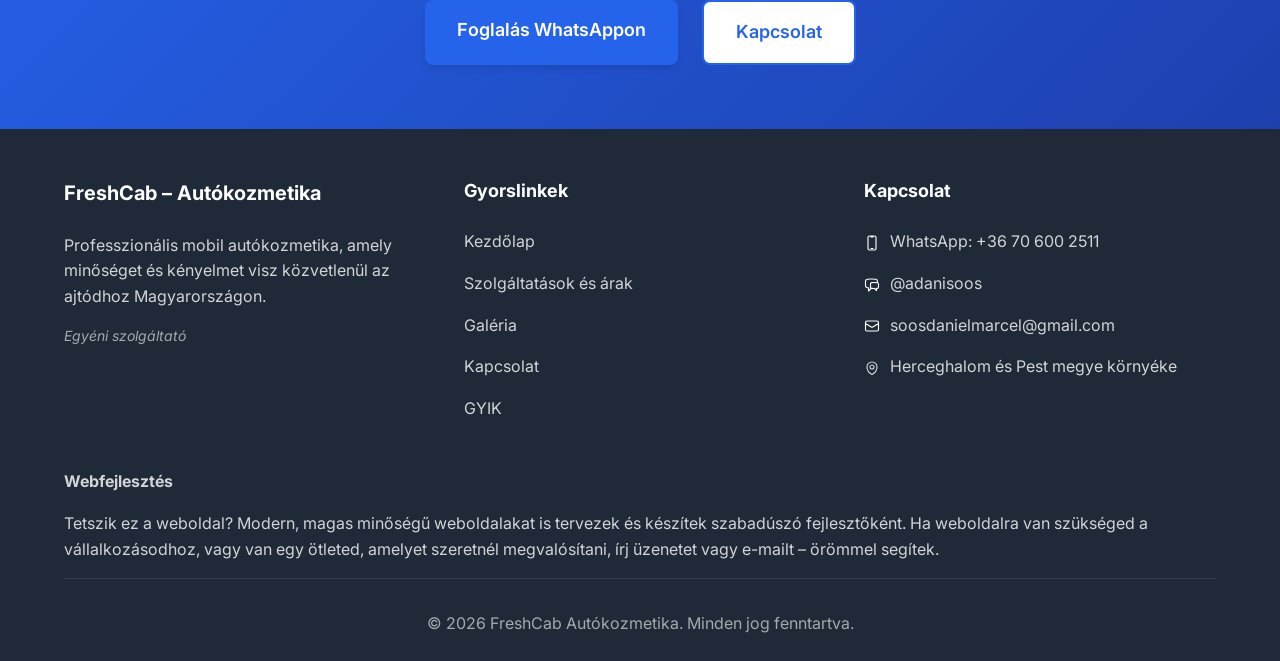
==== commit 77a09e95: "Localize Hungarian content and optimize assets Co-authored-by: Copilot <223556219+Copilot@users.nore" ====
--- a/index.html
+++ b/index.html
@@ -1,11 +1,11 @@
 <!DOCTYPE html>
-<html lang="en">
+<html lang="hu">
   <head>
     <meta charset="UTF-8" />
     <meta name="viewport" content="width=device-width, initial-scale=1.0" />
     <meta
       name="description"
-      content="FreshCab - Professional mobile car detailing service in the Netherlands. Fresh, clean car delivered to your location."
+      content="FreshCab - Professional mobile car detailing service in Hungary. Fresh, clean car delivered to your location."
     />
     <meta name="theme-color" content="#2563eb" />
     <title>FreshCab - Mobile Car Detailing | Fresh & Clean Cars</title>
@@ -29,6 +29,12 @@
     />
     <link rel="icon" type="image/x-icon" href="images/favicon/favicon.ico" />
     <link rel="stylesheet" href="css/styles.css" />
+    <link
+      rel="preload"
+      as="image"
+      href="images/hero/hero-index.webp"
+      fetchpriority="high"
+    />
     <link rel="preconnect" href="https://fonts.googleapis.com" />
     <link rel="preconnect" href="https://fonts.gstatic.com" crossorigin />
     <link
@@ -102,12 +108,12 @@
             <p class="about-intro">
               Welcome to
               <strong>Fresh<span class="logo-accent">Cab</span></strong
-              >, your trusted mobile car detailing service in the Netherlands.
+              >, your trusted mobile car detailing service in Hungary.
             </p>
             <p class="about-text">
               I'm Daniel, the owner and operator of FreshCab. I worked as a
-              detailer for 1.5 years in Hungary before moving to the
-              Netherlands. I specialize in delivering quality work and great
+              detailer for 1.5 years in Hungary, then lived abroad for a year
+              before returning home. I specialize in delivering quality work and great
               attention to detail. As a car enthusiast, I understand that your
               car is more than just transportation — it's your personal space,
               and it deserves to be clean, fresh, and comfortable.
@@ -116,7 +122,7 @@
               Since I wasn’t able to bring all my professional equipment with me
               when relocating, at the moment I offer a selection of essential
               detailing services. However, my goal is to continuously expand and
-              upgrade my tools here in the Netherlands so that I can soon
+              upgrade my tools here in Hungary so that I can soon
               provide a wider range of advanced, high-quality services.
             </p>
             <p class="about-text">
@@ -166,7 +172,7 @@
         <div class="steps-grid">
           <div class="step-card fade-in-scroll">
             <div class="step-number">1</div>
-            <div class="step-icon">💬</div>
+            <div class="step-icon"><svg class="ui-icon" viewBox="0 0 24 24" aria-hidden="true"><path d="M20.25 8.51104C21.1341 8.79549 21.75 9.6392 21.75 10.6082V14.8938C21.75 16.0304 20.9026 16.9943 19.7697 17.0867C19.4308 17.1144 19.0909 17.1386 18.75 17.1592V20.25L15.75 17.25C14.3963 17.25 13.0556 17.1948 11.7302 17.0866C11.4319 17.0623 11.1534 16.9775 10.9049 16.8451M20.25 8.51104C20.0986 8.46232 19.9393 8.43 19.7739 8.41628C18.4472 8.30616 17.1051 8.25 15.75 8.25C14.3948 8.25 13.0528 8.30616 11.7261 8.41627C10.595 8.51015 9.75 9.47323 9.75 10.6082V14.8937C9.75 15.731 10.2099 16.4746 10.9049 16.8451M20.25 8.51104V6.63731C20.25 5.01589 19.0983 3.61065 17.4903 3.40191C15.4478 3.13676 13.365 3 11.2503 3C9.13533 3 7.05233 3.13678 5.00963 3.40199C3.40173 3.61074 2.25 5.01598 2.25 6.63738V12.8626C2.25 14.484 3.40173 15.8893 5.00964 16.098C5.58661 16.1729 6.16679 16.2376 6.75 16.2918V21L10.9049 16.8451"/></svg></div>
             <h3 class="step-title">Contact Me</h3>
             <p class="step-description">
               Reach out via WhatsApp or Phone to discuss your needs and get a
@@ -175,7 +181,7 @@
           </div>
           <div class="step-card fade-in-scroll">
             <div class="step-number">2</div>
-            <div class="step-icon">📅</div>
+            <div class="step-icon"><svg class="ui-icon" viewBox="0 0 24 24" aria-hidden="true"><path d="M6.75 3V5.25M17.25 3V5.25M3 18.75V7.5C3 6.25736 4.00736 5.25 5.25 5.25H18.75C19.9926 5.25 21 6.25736 21 7.5V18.75M3 18.75C3 19.9926 4.00736 21 5.25 21H18.75C19.9926 21 21 19.9926 21 18.75M3 18.75V11.25C3 10.0074 4.00736 9 5.25 9H18.75C19.9926 9 21 10.0074 21 11.25V18.75M12 12.75H12.0075V12.7575H12V12.75ZM12 15H12.0075V15.0075H12V15ZM12 17.25H12.0075V17.2575H12V17.25ZM9.75 15H9.7575V15.0075H9.75V15ZM9.75 17.25H9.7575V17.2575H9.75V17.25ZM7.5 15H7.5075V15.0075H7.5V15ZM7.5 17.25H7.5075V17.2575H7.5V17.25ZM14.25 12.75H14.2575V12.7575H14.25V12.75ZM14.25 15H14.2575V15.0075H14.25V15ZM14.25 17.25H14.2575V17.2575H14.25V17.25ZM16.5 12.75H16.5075V12.7575H16.5V12.75ZM16.5 15H16.5075V15.0075H16.5V15Z"/></svg></div>
             <h3 class="step-title">Schedule Appointment</h3>
             <p class="step-description">
               Choose a convenient time and location that works for you.
@@ -183,7 +189,7 @@
           </div>
           <div class="step-card fade-in-scroll">
             <div class="step-number">3</div>
-            <div class="step-icon">✨</div>
+            <div class="step-icon"><svg class="ui-icon" viewBox="0 0 24 24" aria-hidden="true"><path d="M9.8132 15.9038L9 18.75L8.1868 15.9038C7.75968 14.4089 6.59112 13.2403 5.09619 12.8132L2.25 12L5.09619 11.1868C6.59113 10.7597 7.75968 9.59112 8.1868 8.09619L9 5.25L9.8132 8.09619C10.2403 9.59113 11.4089 10.7597 12.9038 11.1868L15.75 12L12.9038 12.8132C11.4089 13.2403 10.2403 14.4089 9.8132 15.9038Z"/><path d="M18.2589 8.71454L18 9.75L17.7411 8.71454C17.4388 7.50533 16.4947 6.56117 15.2855 6.25887L14.25 6L15.2855 5.74113C16.4947 5.43883 17.4388 4.49467 17.7411 3.28546L18 2.25L18.2589 3.28546C18.5612 4.49467 19.5053 5.43883 20.7145 5.74113L21.75 6L20.7145 6.25887C19.5053 6.56117 18.5612 7.50533 18.2589 8.71454Z"/><path d="M16.8942 20.5673L16.5 21.75L16.1058 20.5673C15.8818 19.8954 15.3546 19.3682 14.6827 19.1442L13.5 18.75L14.6827 18.3558C15.3546 18.1318 15.8818 17.6046 16.1058 16.9327L16.5 15.75L16.8942 16.9327C17.1182 17.6046 17.6454 18.1318 18.3173 18.3558L19.5 18.75L18.3173 19.1442C17.6454 19.3682 17.1182 19.8954 16.8942 20.5673Z"/></svg></div>
             <h3 class="step-title">Cleaning Service</h3>
             <p class="step-description">
               I'll arrive with all equipment and complete the service in 1-2
@@ -192,7 +198,7 @@
           </div>
           <div class="step-card fade-in-scroll">
             <div class="step-number">4</div>
-            <div class="step-icon">🚗</div>
+            <div class="step-icon"><svg class="ui-icon" viewBox="0 0 24 24" aria-hidden="true"><path d="m5 11 1.5-5h11L19 11M3 11h18v7H3zM6 18v2M18 18v2M6.5 14h.01M17.5 14h.01"/></svg></div>
             <h3 class="step-title">Enjoy Your Clean Car</h3>
             <p class="step-description">
               Sit into a fresh, clean interior and enjoy the difference!
@@ -280,7 +286,7 @@
             <div class="faq-answer">
               <p>
                 Since I wasn’t able to bring all of my professional equipment
-                when relocating to the Netherlands, I currently work with
+                when relocating to Hungary, I currently work with
                 essential, quality tools and
                 <strong
                   >cleaning products that are safe for all surfaces.</strong
@@ -411,7 +417,7 @@
             <h3 class="footer-title">FreshCab – Car Detailing</h3>
             <p class="footer-text">
               Professional mobile car detailing service bringing quality and
-              convenience to your doorstep in the Netherlands.
+              convenience to your doorstep in Hungary.
             </p>
             <p class="footer-status">Individual Service Provider</p>
           </div>
@@ -429,28 +435,28 @@
             <h4 class="footer-heading">Contact</h4>
             <ul class="footer-contact">
               <li>
-                📱
+                <svg class="ui-icon" viewBox="0 0 24 24" aria-hidden="true"><path d="M10.5 1.5H8.25C7.00736 1.5 6 2.50736 6 3.75V20.25C6 21.4926 7.00736 22.5 8.25 22.5H15.75C16.9926 22.5 18 21.4926 18 20.25V3.75C18 2.50736 16.9926 1.5 15.75 1.5H13.5M10.5 1.5V3H13.5V1.5M10.5 1.5H13.5M10.5 20.25H13.5"/></svg>
                 <a href="https://wa.me/36706002511" target="_blank"
                   >WhatsApp: +36 70 600 2511</a
                 >
               </li>
               <li>
-                💬
+                <svg class="ui-icon" viewBox="0 0 24 24" aria-hidden="true"><path d="M20.25 8.51104C21.1341 8.79549 21.75 9.6392 21.75 10.6082V14.8938C21.75 16.0304 20.9026 16.9943 19.7697 17.0867C19.4308 17.1144 19.0909 17.1386 18.75 17.1592V20.25L15.75 17.25C14.3963 17.25 13.0556 17.1948 11.7302 17.0866C11.4319 17.0623 11.1534 16.9775 10.9049 16.8451M20.25 8.51104C20.0986 8.46232 19.9393 8.43 19.7739 8.41628C18.4472 8.30616 17.1051 8.25 15.75 8.25C14.3948 8.25 13.0528 8.30616 11.7261 8.41627C10.595 8.51015 9.75 9.47323 9.75 10.6082V14.8937C9.75 15.731 10.2099 16.4746 10.9049 16.8451M20.25 8.51104V6.63731C20.25 5.01589 19.0983 3.61065 17.4903 3.40191C15.4478 3.13676 13.365 3 11.2503 3C9.13533 3 7.05233 3.13678 5.00963 3.40199C3.40173 3.61074 2.25 5.01598 2.25 6.63738V12.8626C2.25 14.484 3.40173 15.8893 5.00964 16.098C5.58661 16.1729 6.16679 16.2376 6.75 16.2918V21L10.9049 16.8451"/></svg>
                 <a href="https://wa.me/36706002511" target="_blank"
                   >@adanisoos</a
                 >
               </li>
               <li>
-                ✉️
+                <svg class="ui-icon" viewBox="0 0 24 24" aria-hidden="true"><path d="M21.75 6.75V17.25C21.75 18.4926 20.7426 19.5 19.5 19.5H4.5C3.25736 19.5 2.25 18.4926 2.25 17.25V6.75M21.75 6.75C21.75 5.50736 20.7426 4.5 19.5 4.5H4.5C3.25736 4.5 2.25 5.50736 2.25 6.75M21.75 6.75V6.99271C21.75 7.77405 21.3447 8.49945 20.6792 8.90894L13.1792 13.5243C12.4561 13.9694 11.5439 13.9694 10.8208 13.5243L3.32078 8.90894C2.65535 8.49945 2.25 7.77405 2.25 6.99271V6.75"/></svg>
                 <a href="mailto:soosdanielmarcel@gmail.com"
                   >soosdanielmarcel@gmail.com</a
                 >
               </li>
               <li>
                 <a
-                  href="https://www.google.com/maps/place/Dongestraat+1,+4388+VJ+Oost-Souburg/@51.4684643,3.6032384,15.72z/data=!4m6!3m5!1s0x47c490afa397a7bb:0xab7bbffa4d830135!8m2!3d51.4678462!4d3.6046062!16s%2Fg%2F11c43wkp_j?entry=ttu&g_ep=EgoyMDI1MTExNy4wIKXMDSoASAFQAw%3D%3D"
+                  href="https://www.google.com/maps/search/?api=1&query=Herceghalom%2C%20Hungary"
                   target="_blank"
-                  >📍 Dongestraat 1, 4388 VJ, Netherlandsm</a
+                  ><svg class="ui-icon" viewBox="0 0 24 24" aria-hidden="true"><path d="M15 10.5C15 12.1569 13.6569 13.5 12 13.5C10.3431 13.5 9 12.1569 9 10.5C9 8.84315 10.3431 7.5 12 7.5C13.6569 7.5 15 8.84315 15 10.5Z"/><path d="M19.5 10.5C19.5 17.6421 12 21.75 12 21.75C12 21.75 4.5 17.6421 4.5 10.5C4.5 6.35786 7.85786 3 12 3C16.1421 3 19.5 6.35786 19.5 10.5Z"/></svg> Herceghalom and the surrounding Pest County area</a
                 >
               </li>
             </ul>
@@ -467,11 +473,12 @@
         </div>
 
         <div class="footer-bottom">
-          <p>&copy; 2025 FreshCab Car Detailing. All rights reserved.</p>
+          <p>&copy; 2026 FreshCab Car Detailing. All rights reserved.</p>
         </div>
       </div>
     </footer>
 
+    <script src="js/i18n.js"></script>
     <script src="js/main.js"></script>
   </body>
 </html>
--- a/css/styles.css
+++ b/css/styles.css
@@ -201,6 +201,40 @@
     transition: box-shadow var(--transition-base);
 }
 
+.language-switcher {
+    display: flex;
+    align-items: center;
+    gap: 0.25rem;
+    margin-left: 1rem;
+}
+
+.language-switcher button {
+    border: 1px solid rgba(255, 255, 255, 0.35);
+    background: transparent;
+    color: inherit;
+    border-radius: 999px;
+    padding: 0.35rem 0.55rem;
+    font: inherit;
+    font-size: 0.75rem;
+    font-weight: 700;
+    cursor: pointer;
+    transition: background-color 0.2s ease, color 0.2s ease;
+}
+
+.language-switcher button.active,
+.language-switcher button:hover {
+    background: #2563eb;
+    border-color: #2563eb;
+    color: #fff;
+}
+
+@media (max-width: 768px) {
+    .language-switcher {
+        margin: 1rem 0 0;
+        justify-content: center;
+    }
+}
+
 .navbar.scrolled {
     box-shadow: var(--shadow-md);
 }
@@ -269,7 +303,8 @@
    =================================== */
 .hero-index {
     position: relative;
-    background-image: url('../images/hero/hero-index.jpg');
+    background-color: #111827;
+    background-image: url('../images/hero/hero-index.webp');
     background-size: cover;
     background-position: center;
     background-repeat: no-repeat;
@@ -282,7 +317,8 @@
 }
 .hero-pricing {
     position: relative;
-    background-image: url('../images/hero/hero-pricing.jpg');
+    background-color: #111827;
+    background-image: url('../images/hero/hero-pricing.webp');
     background-size: cover;
     background-position: center;
     background-repeat: no-repeat;
@@ -296,7 +332,8 @@
 
 .hero-gallery {
     position: relative;
-    background-image: url('../images/hero/hero-gallery.jpg');
+    background-color: #111827;
+    background-image: url('../images/hero/hero-gallery.webp');
     background-size: cover;
     background-position: center;
     background-repeat: no-repeat;
@@ -310,7 +347,8 @@
 
 .hero-contact {
     position: relative;
-    background-image: url('../images/hero/hero-contact.jpg');
+    background-color: #111827;
+    background-image: url('../images/hero/hero-contact.webp');
     background-size: cover;
     background-position: center;
     background-repeat: no-repeat;
@@ -466,8 +504,31 @@
 }
 
 .step-icon {
-    font-size: 3rem;
+    width: 3.25rem;
+    height: 3.25rem;
+    display: flex;
+    align-items: center;
+    justify-content: center;
+    color: var(--primary-color);
     margin-bottom: var(--spacing-md);
+}
+
+.ui-icon {
+    width: 1.75rem;
+    height: 1.75rem;
+    display: inline-block;
+    fill: none;
+    stroke: currentColor;
+    stroke-linecap: round;
+    stroke-linejoin: round;
+    stroke-width: 1.7;
+    vertical-align: middle;
+}
+
+.step-icon .ui-icon {
+    width: 2.75rem;
+    height: 2.75rem;
+    stroke-width: 1.5;
 }
 
 .step-title {
@@ -892,9 +953,17 @@
 }
 
 .addon-icon {
-    font-size: 2rem;
+    width: 3rem;
+    height: 3rem;
+    color: var(--primary-color);
     text-align: center;
-    display: block;
+    display: table-cell;
+    vertical-align: middle;
+}
+
+.addon-icon .ui-icon {
+    width: 2rem;
+    height: 2rem;
 }
 
 .addon-service {
@@ -1656,8 +1725,24 @@
 }
 
 .contact-icon {
-    font-size: 2rem;
+    width: 2.75rem;
+    height: 2.75rem;
+    display: flex;
+    align-items: center;
+    justify-content: center;
+    color: var(--primary-color);
     flex-shrink: 0;
+}
+
+.contact-icon .ui-icon {
+    width: 2rem;
+    height: 2rem;
+}
+
+.footer-contact .ui-icon {
+    width: 1rem;
+    height: 1rem;
+    margin-right: 0.35rem;
 }
 
 .contact-details h3 {
